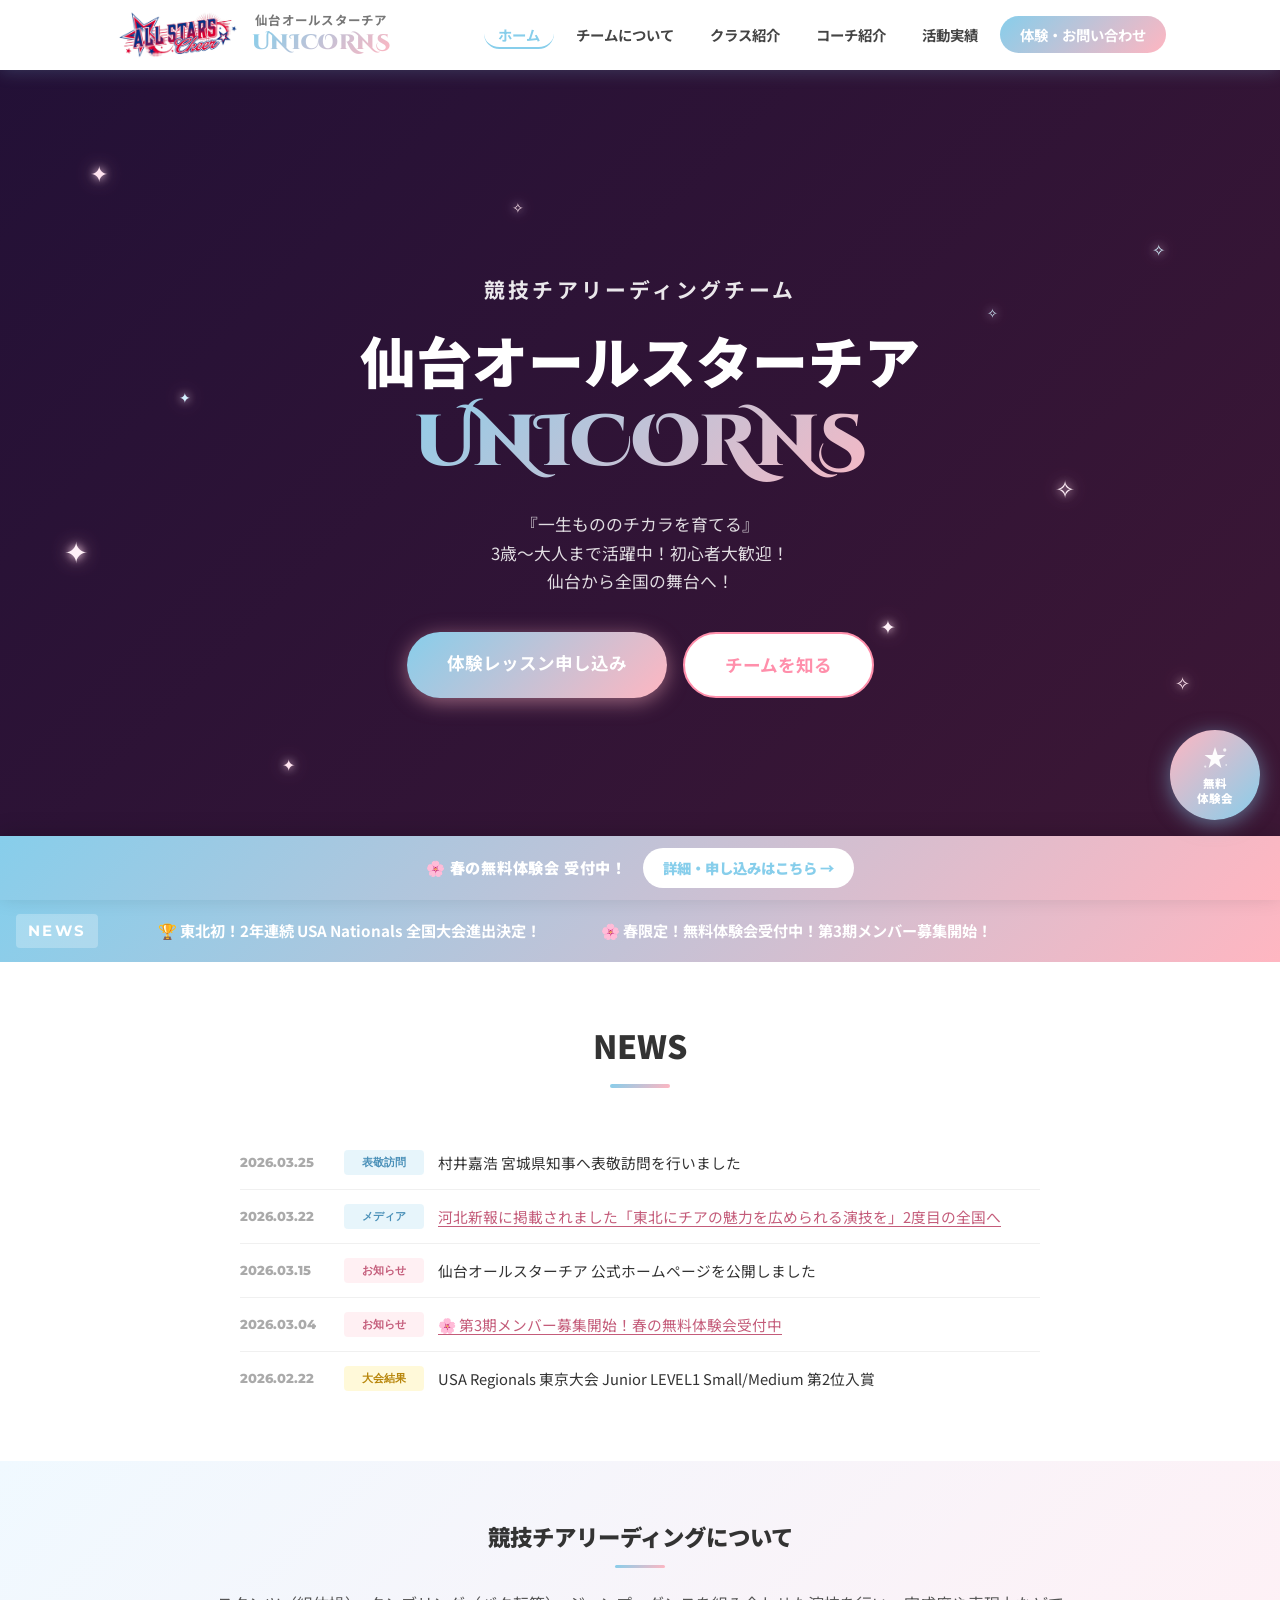
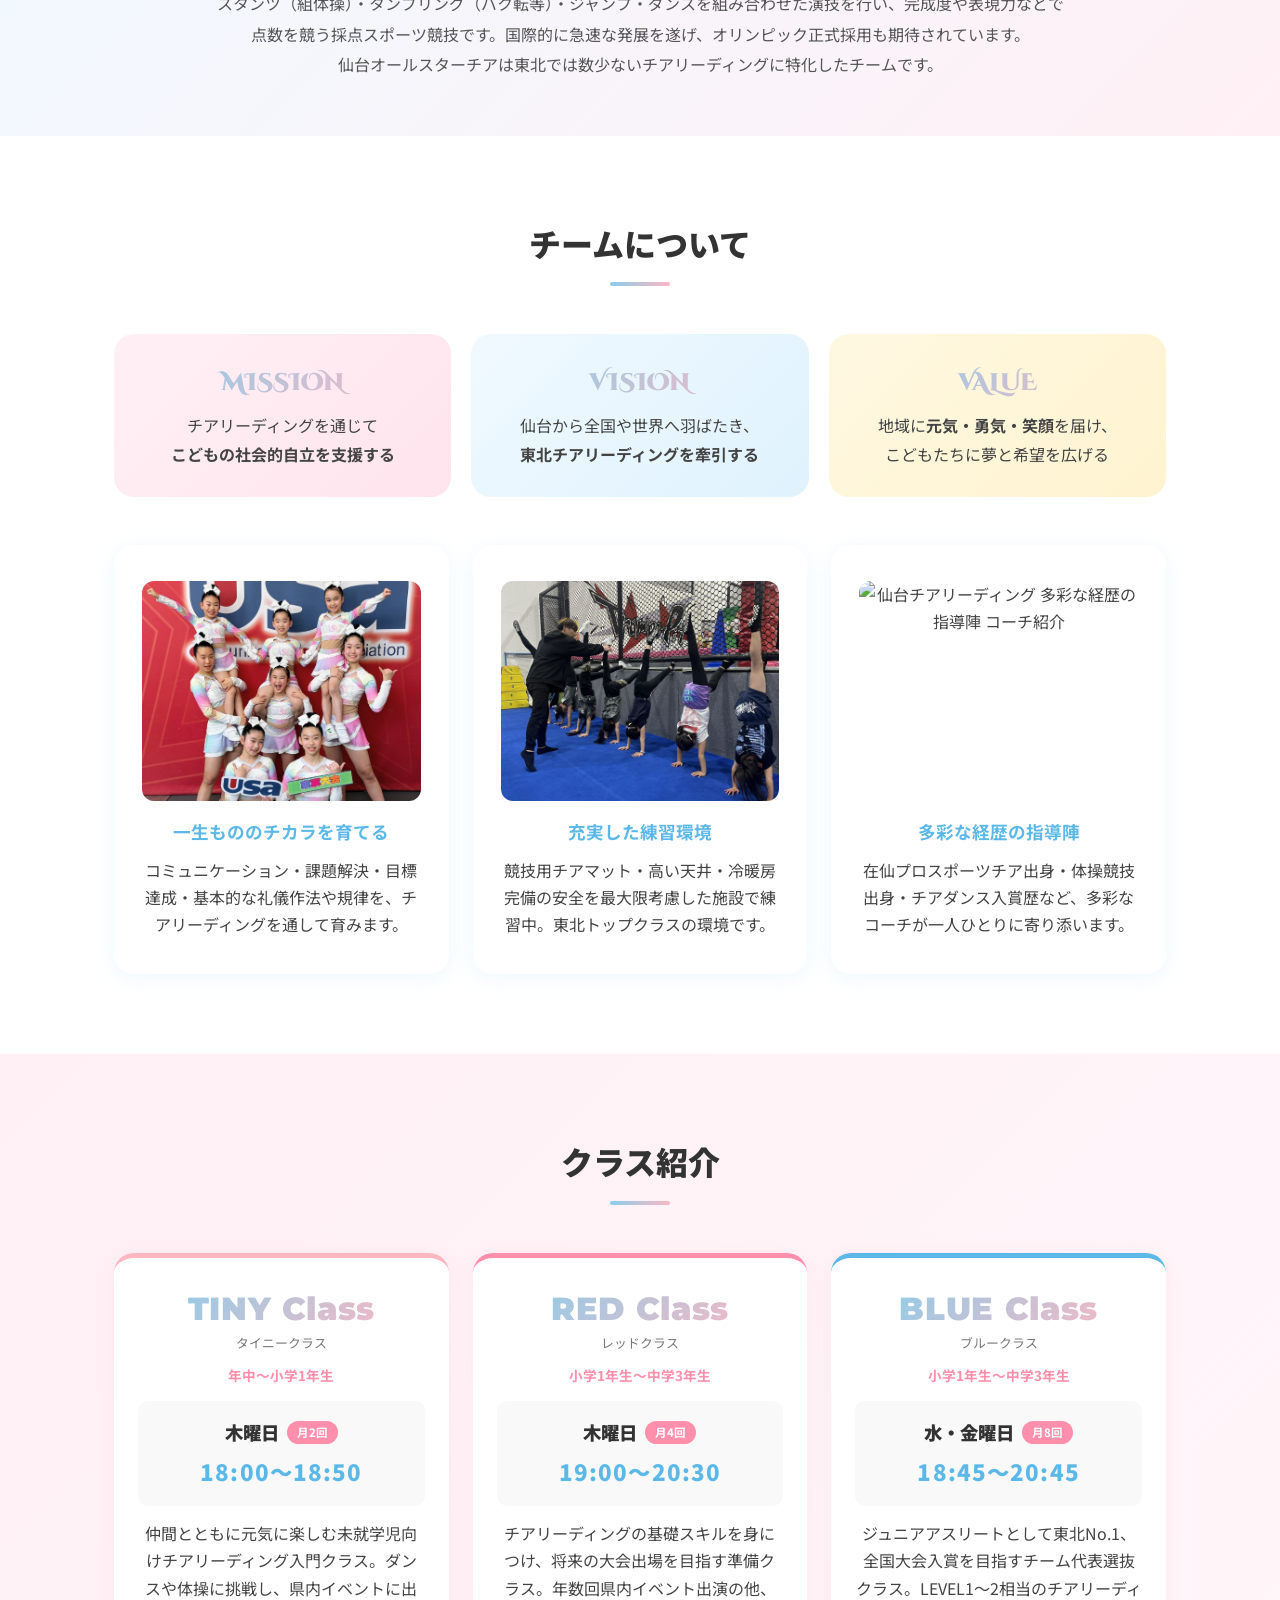
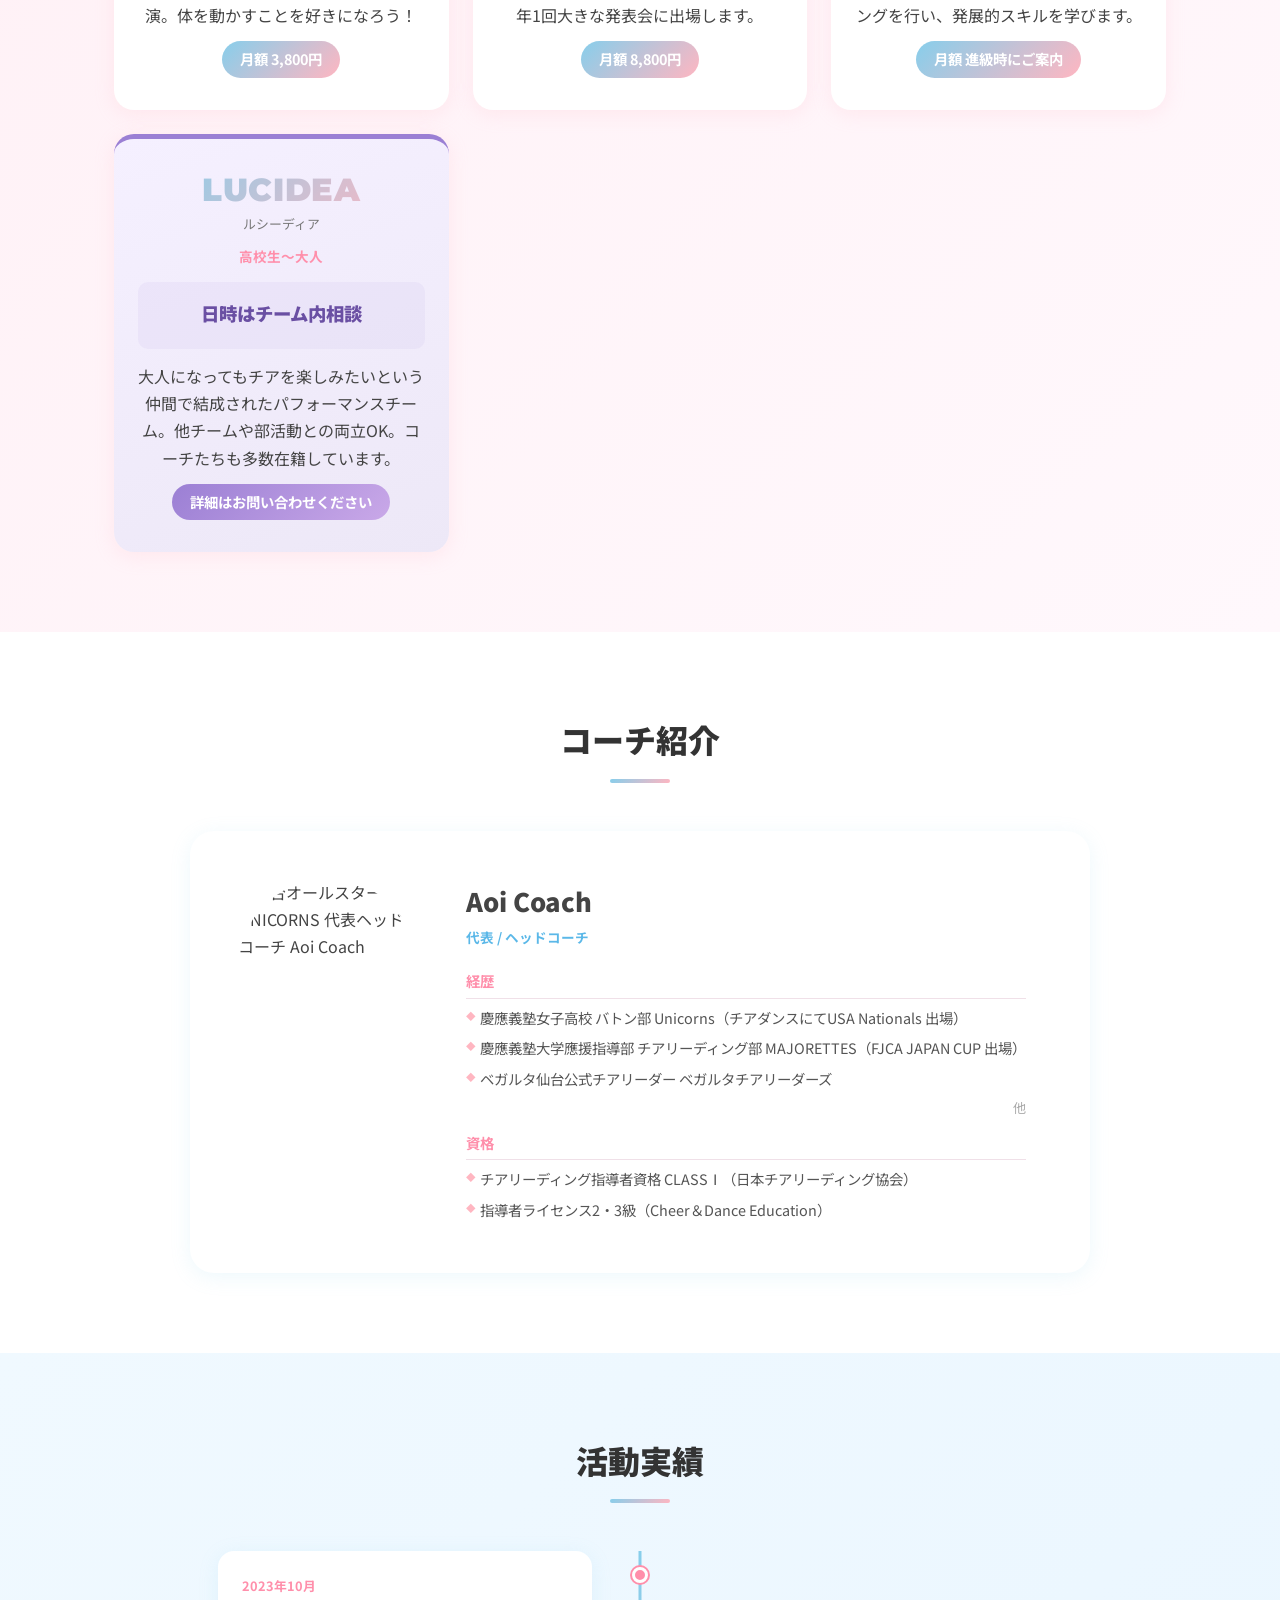
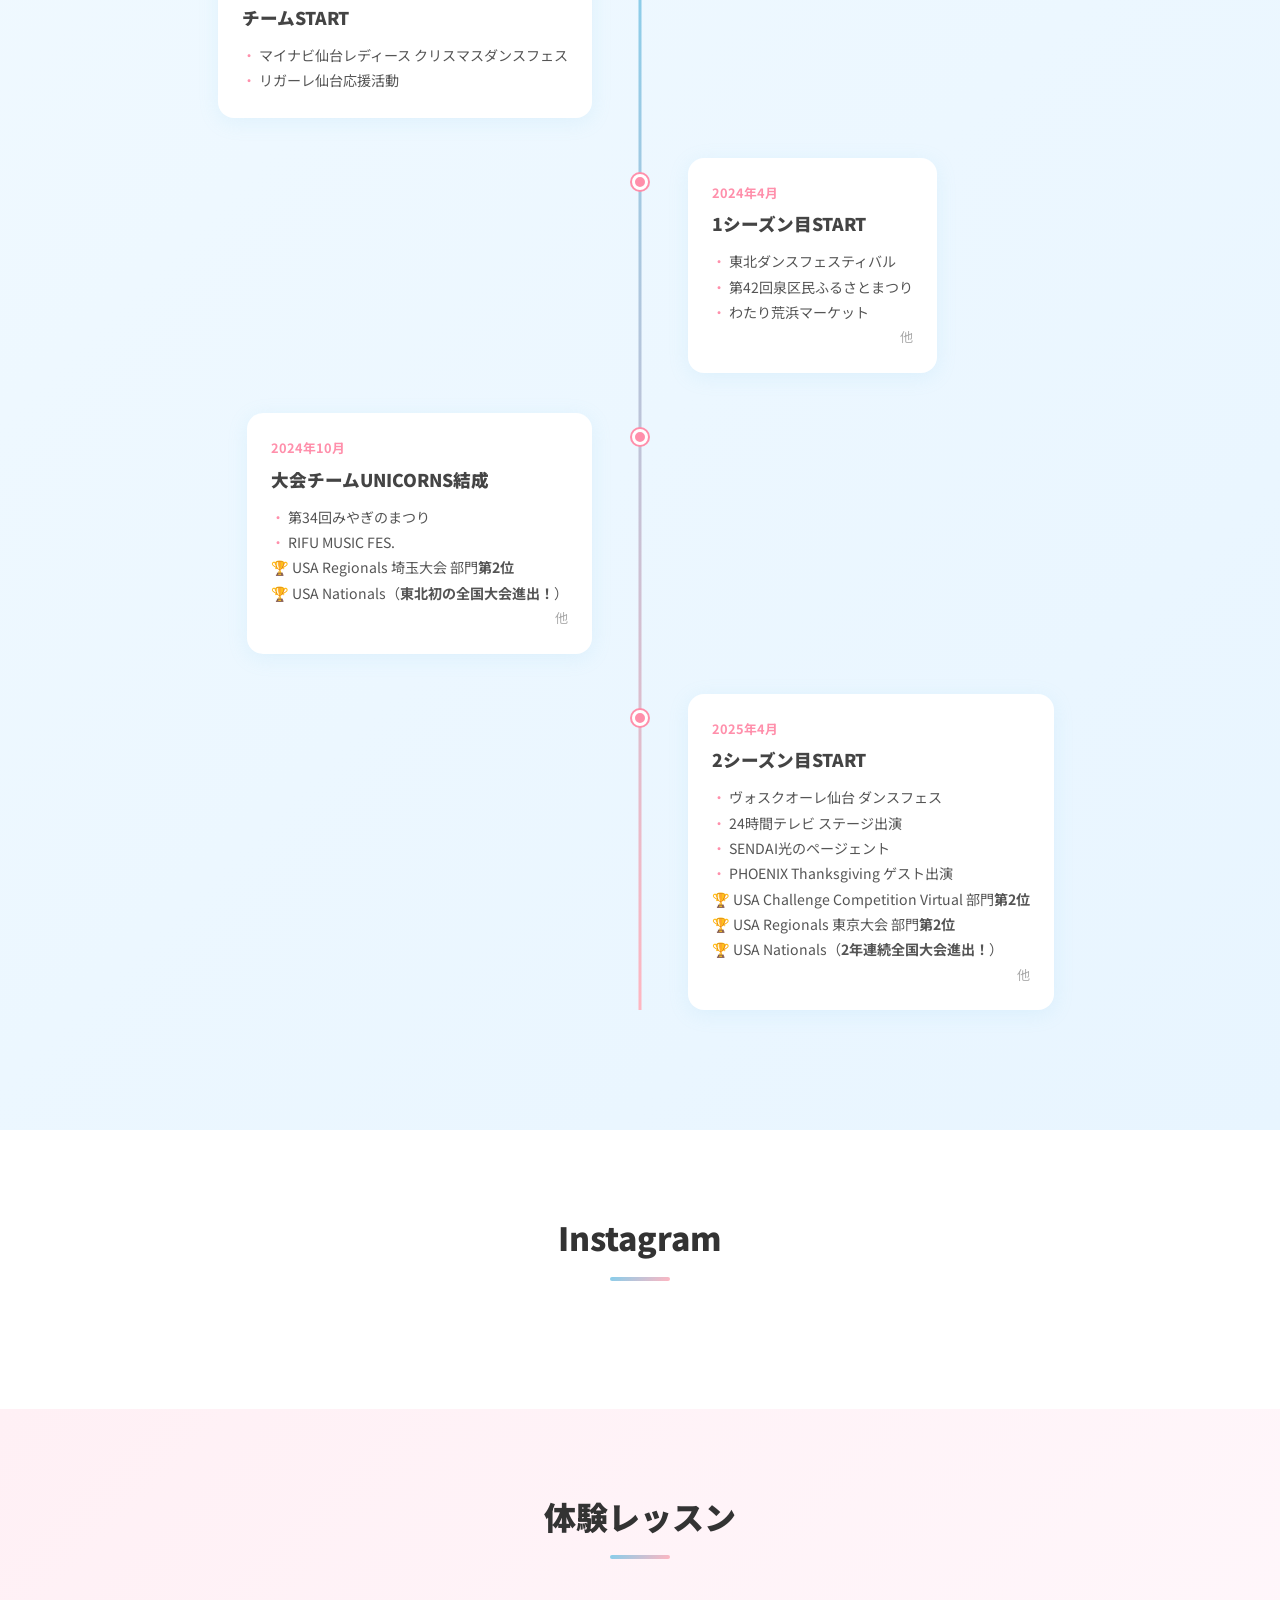
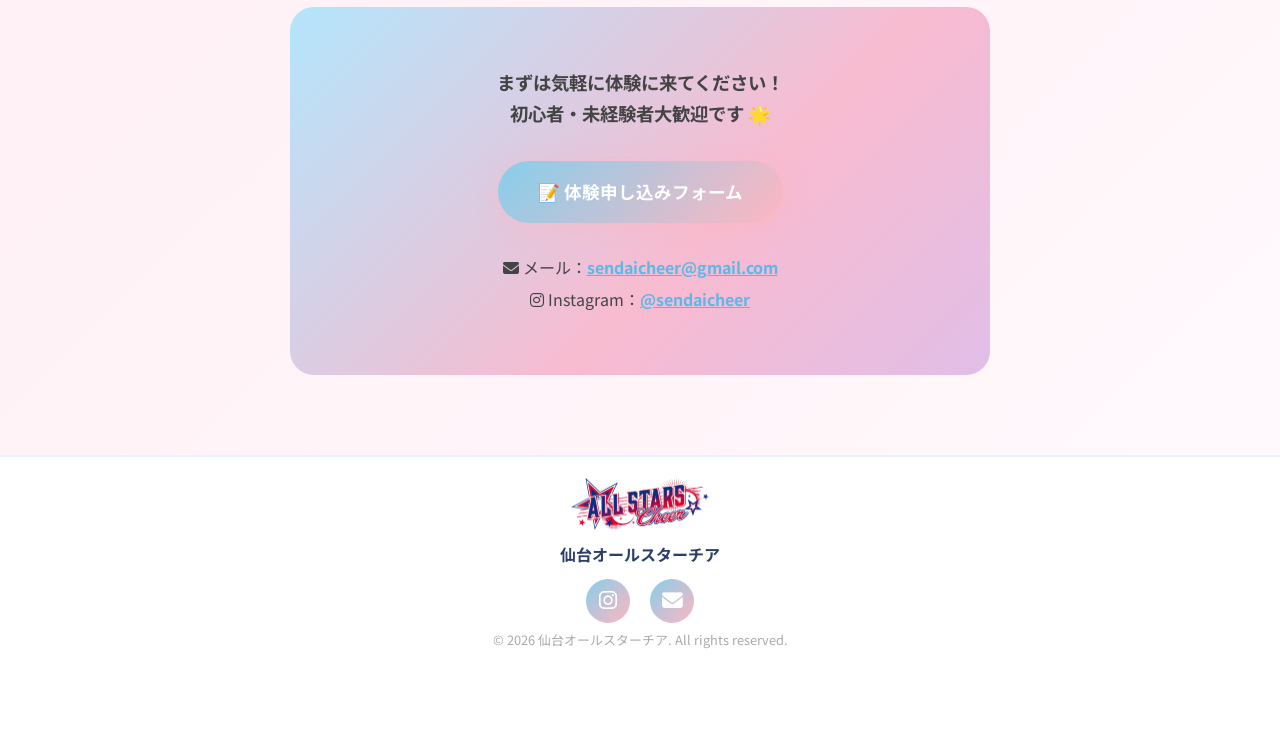
==== index.html @ aff3f2bd "Add files via upload" ====
<!DOCTYPE html>
<html lang="ja">
<head>
  <meta charset="UTF-8" />
  <meta name="viewport" content="width=device-width, initial-scale=1.0" />
  <title>仙台オールスターチア UNICORNS｜宮城県仙台市チアリーディングチーム</title>
  <meta name="description" content="仙台チアリーディングチーム「仙台オールスターチア UNICORNS」。宮城県仙台市を拠点に活動する本格的な競技チアリーディングチームです。3歳〜大人まで初心者大歓迎！USA Nationals全国大会2年連続出場。仙台でチアを始めるならここ！体験レッスン受付中！" />
  <meta name="keywords" content="仙台 チア, 仙台 チアリーディング, 宮城 チア, チアリーディング 仙台, 仙台 習い事, 仙台 子供 習い事, UNICORNS, 仙台オールスターチア" />
  <meta property="og:title" content="仙台オールスターチア UNICORNS" />
  <meta property="og:description" content="仙台発！USA Nationals全国大会2年連続出場の競技チアリーディングチーム。3歳〜大人まで体験レッスン受付中。" />
  <meta property="og:type" content="website" />
  <meta property="og:url" content="https://sendaicheer.netlify.app" />
  <meta property="og:image" content="https://sendaicheer.netlify.app/images/hero1.JPG" />
  <meta property="og:image:width" content="1280" />
  <meta property="og:image:height" content="853" />
  <script type="application/ld+json">
  {
    "@context": "https://schema.org",
    "@type": "SportsOrganization",
    "name": "仙台オールスターチア UNICORNS",
    "url": "https://sendaicheer.netlify.app",
    "logo": "https://sendaicheer.netlify.app/images/teamlogo.png",
    "image": "https://sendaicheer.netlify.app/images/hero1.JPG",
    "description": "宮城県仙台市を拠点とする競技チアリーディングチーム。3歳〜大人まで初心者大歓迎。USA Nationals全国大会2年連続出場。",
    "sport": "チアリーディング",
    "address": {
      "@type": "PostalAddress",
      "addressLocality": "仙台市",
      "addressRegion": "宮城県",
      "addressCountry": "JP"
    },
    "email": "sendaicheer@gmail.com",
    "sameAs": [
      "https://www.instagram.com/sendaicheer/"
    ]
  }
  </script>
  <script async src="https://www.googletagmanager.com/gtag/js?id=G-6REF2D0G59"></script>
  <script>
    window.dataLayer = window.dataLayer || [];
    function gtag(){dataLayer.push(arguments);}
    gtag('js', new Date());
    gtag('config', 'G-6REF2D0G59');
  </script>
  <link rel="icon" type="image/png" href="images/starlogo.png" />
  <link rel="apple-touch-icon" href="images/starlogo.png" />
  <link rel="stylesheet" href="css/style.css" />
  <link rel="stylesheet" href="https://cdnjs.cloudflare.com/ajax/libs/font-awesome/6.5.0/css/all.min.css" />
  <link href="https://fonts.googleapis.com/css2?family=Noto+Sans+JP:wght@400;700;900&family=Pacifico&family=Montserrat:wght@800;900&family=Bebas+Neue&family=Cinzel+Decorative:wght@900&display=swap" rel="stylesheet" />
</head>
<body>

  <!-- ヘッダー -->
  <header class="header">
    <div class="header-inner">
      <div class="logo">
        <img src="images/teamlogo.png" alt="仙台オールスターチア UNICORNS ロゴ" class="logo-icon" />
        <div class="logo-text">
          <span class="logo-sub">仙台オールスターチア</span>
          <span class="logo-main">UNICORNS</span>
        </div>
      </div>
      <nav class="nav">
        <ul>
          <li><a href="index.html" class="active">ホーム</a></li>
          <li><a href="about.html">チームについて</a></li>
          <li><a href="class.html">クラス紹介</a></li>
          <li><a href="coach.html">コーチ紹介</a></li>
          <li><a href="activity.html">活動実績</a></li>
          <li><a href="contact.html" class="nav-btn">体験・お問い合わせ</a></li>
        </ul>
      </nav>
      <button class="hamburger" id="hamburger">&#9776;</button>
    </div>
  </header>

  <!-- ヒーローセクション -->
  <section class="hero">
    <!-- スライドショー背景 -->
    <div class="hero-slides">
      <div class="hero-slide" style="background-image: url('images/hero1.jpg')"></div>
      <div class="hero-slide" style="background-image: url('images/hero2.jpg')"></div>
      <div class="hero-slide" style="background-image: url('images/hero3.jpg'); background-position: center 15%;"></div>
      <div class="hero-slide" style="background-image: url('images/hero4.jpg')"></div>
    </div>
    <div class="hero-overlay"></div>
    <div class="hero-content">
      <p class="hero-catch">競技チアリーディングチーム</p>
      <h1 class="hero-title">仙台オールスターチア<br><span>UNICORNS</span></h1>
      <p class="hero-desc">『一生もののチカラを育てる』<br>3歳〜大人まで活躍中！初心者大歓迎！<br>仙台から全国の舞台へ！</p>
      <div class="hero-btns">
        <a href="#contact" class="hero-btn">体験レッスン申し込み</a>
        <a href="#about" class="hero-btn-sub">チームを知る</a>
      </div>
    </div>
    <div class="hero-deco">
      <span class="sparkle sp1">✦</span>
      <span class="sparkle sp2">✧</span>
      <span class="sparkle sp3">✦</span>
      <span class="sparkle sp4">✧</span>
      <span class="sparkle sp5">✦</span>
      <span class="sparkle sp6">✧</span>
      <span class="sparkle sp7">✦</span>
      <span class="sparkle sp8">✧</span>
      <span class="sparkle sp9">✦</span>
      <span class="sparkle sp10">✧</span>
    </div>
  </section>

  <!-- 実績バナー -->
  <div class="achievement-banner">
    <div class="banner-inner">
      <span class="banner-news-label">NEWS</span>
      <span>🏆 東北初！2年連続 USA Nationals 全国大会進出決定！</span>
      <span>🌸 春限定！無料体験会受付中！第3期メンバー募集開始！</span>
    </div>
  </div>

  <!-- NEWS -->
  <section class="section news-section" id="news">
    <div class="container">
      <h2 class="section-title">NEWS</h2>
      <ul class="news-list">
        <li class="news-item">
          <span class="news-date">2026.03.25</span>
          <span class="news-tag tag-media">表敬訪問</span>
          <span class="news-text">村井嘉浩 宮城県知事へ表敬訪問を行いました</span>
        </li>
        <li class="news-item">
          <span class="news-date">2026.03.22</span>
          <span class="news-tag tag-media">メディア</span>
          <a href="https://kahoku.news/articles/20260321khn000034.html" target="_blank" class="news-text news-link">河北新報に掲載されました「東北にチアの魅力を広められる演技を」2度目の全国へ</a>
        </li>
        <li class="news-item">
          <span class="news-date">2026.03.15</span>
          <span class="news-tag tag-info">お知らせ</span>
          <span class="news-text">仙台オールスターチア 公式ホームページを公開しました</span>
        </li>
        <li class="news-item">
          <span class="news-date">2026.03.04</span>
          <span class="news-tag tag-info">お知らせ</span>
          <a href="trial.html" class="news-text news-link">🌸 第3期メンバー募集開始！春の無料体験会受付中</a>
        </li>
        <li class="news-item">
          <span class="news-date">2026.02.22</span>
          <span class="news-tag tag-result">大会結果</span>
          <span class="news-text">USA Regionals 東京大会 Junior LEVEL1 Small/Medium 第2位入賞</span>
        </li>
      </ul>
    </div>
  </section>

  <!-- 競技チアリーディングとは -->
  <section class="section section-cheer" id="cheer">
    <div class="container">
      <div class="cheer-intro">
        <h2 class="cheer-title">競技チアリーディングについて</h2>
        <p>スタンツ（組体操）・タンブリング（バク転等）・ジャンプ・ダンスを組み合わせた演技を行い、完成度や表現力などで点数を競う採点スポーツ競技です。国際的に急速な発展を遂げ、オリンピック正式採用も期待されています。<br>仙台オールスターチアは東北では数少ないチアリーディングに特化したチームです。</p>
      </div>
    </div>
  </section>

  <!-- チームについて -->
  <section class="section" id="about">
    <div class="container">
      <h2 class="section-title">チームについて</h2>

      <!-- MVV -->
      <div class="mvv-grid">
        <div class="mvv-card mission">
          <div class="mvv-label">MISSION</div>
          <p>チアリーディングを通じて<br><strong>こどもの社会的自立を支援する</strong></p>
        </div>
        <div class="mvv-card vision">
          <div class="mvv-label">VISION</div>
          <p>仙台から全国や世界へ羽ばたき、<br><strong>東北チアリーディングを牽引する</strong></p>
        </div>
        <div class="mvv-card value">
          <div class="mvv-label">VALUE</div>
          <p>地域に<strong>元気・勇気・笑顔</strong>を届け、<br>こどもたちに夢と希望を広げる</p>
        </div>
      </div>

      <!-- 3つの特徴 -->
      <div class="about-grid">
        <div class="about-card">
          <img src="images/competition_tokyo.jpg" alt="仙台チアリーディング 一生もののチカラを育てる 大会演技" class="about-img about-img-1" />
          <h3>一生もののチカラを育てる</h3>
          <p>コミュニケーション・課題解決・目標達成・基本的な礼儀作法や規律を、チアリーディングを通して育みます。</p>
        </div>
        <div class="about-card">
          <img src="images/trampopit.jpeg" alt="仙台チアリーディング 充実した練習環境 Trampo-Pit" class="about-img about-img-2" />
          <h3>充実した練習環境</h3>
          <p>競技用チアマット・高い天井・冷暖房完備の安全を最大限考慮した施設で練習中。東北トップクラスの環境です。</p>
        </div>
        <div class="about-card">
          <img src="images/coaches.jpg" alt="仙台チアリーディング 多彩な経歴の指導陣 コーチ紹介" class="about-img about-img-3" />
          <h3>多彩な経歴の指導陣</h3>
          <p>在仙プロスポーツチア出身・体操競技出身・チアダンス入賞歴など、多彩なコーチが一人ひとりに寄り添います。</p>
        </div>
      </div>
    </div>
  </section>

  <!-- クラス紹介 -->
  <section class="section section-pink" id="class">
    <div class="container">
      <h2 class="section-title">クラス紹介</h2>
      <div class="class-grid">

        <div class="class-card tiny">
          <div class="class-name-en">TINY Class</div>
          <div class="class-name-ja">タイニークラス</div>
          <p class="class-age">年中〜小学1年生</p>
          <div class="class-info">
            <div class="class-schedule-day">木曜日<span class="class-schedule-freq">月2回</span></div>
            <div class="class-schedule-time">18:00〜18:50</div>
          </div>
          <p>仲間とともに元気に楽しむ未就学児向けチアリーディング入門クラス。ダンスや体操に挑戦し、県内イベントに出演。体を動かすことを好きになろう！</p>
          <div class="class-fee">月額 3,800円</div>
        </div>

        <div class="class-card red">
          <div class="class-name-en">RED Class</div>
          <div class="class-name-ja">レッドクラス</div>
          <p class="class-age">小学1年生〜中学3年生</p>
          <div class="class-info">
            <div class="class-schedule-day">木曜日<span class="class-schedule-freq">月4回</span></div>
            <div class="class-schedule-time">19:00〜20:30</div>
          </div>
          <p>チアリーディングの基礎スキルを身につけ、将来の大会出場を目指す準備クラス。年数回県内イベント出演の他、年1回大きな発表会に出場します。</p>
          <div class="class-fee">月額 8,800円</div>
        </div>

        <div class="class-card blue">
          <div class="class-name-en">BLUE Class</div>
          <div class="class-name-ja">ブルークラス</div>
          <p class="class-age">小学1年生〜中学3年生</p>
          <div class="class-info">
            <div class="class-schedule-day">水・金曜日<span class="class-schedule-freq">月8回</span></div>
            <div class="class-schedule-time">18:45〜20:45</div>
          </div>
          <p>ジュニアアスリートとして東北No.1、全国大会入賞を目指すチーム代表選抜クラス。LEVEL1～2相当のチアリーディングを行い、発展的スキルを学びます。</p>
          <div class="class-fee">月額 進級時にご案内</div>
        </div>

        <div class="class-card lucidea">
          <div class="class-name-en">LUCIDEA</div>
          <div class="class-name-ja">ルシーディア</div>
          <p class="class-age">高校生〜大人</p>
          <div class="class-info">
            <div class="class-schedule-day">日時はチーム内相談</div>
          </div>
          <p>大人になってもチアを楽しみたいという仲間で結成されたパフォーマンスチーム。他チームや部活動との両立OK。コーチたちも多数在籍しています。</p>
          <div class="class-fee lucidea-fee">詳細はお問い合わせください</div>
        </div>

      </div>
    </div>
  </section>

  <!-- 代表紹介 -->
  <section class="section" id="coach">
    <div class="container">
      <h2 class="section-title">コーチ紹介</h2>
      <div class="coach-wrap">
        <div class="coach-card">
          <img src="images/coach_aoi.png" alt="仙台オールスターチア UNICORNS 代表ヘッドコーチ Aoi Coach" class="coach-img" />
          <div class="coach-info">
            <h3>Aoi Coach</h3>
            <p class="coach-title">代表 / ヘッドコーチ</p>
            <div class="coach-career">
              <h4>経歴</h4>
              <ul>
                <li>慶應義塾女子高校 バトン部 Unicorns（チアダンスにてUSA Nationals 出場）</li>
                <li>慶應義塾大学應援指導部 チアリーディング部 MAJORETTES（FJCA JAPAN CUP 出場）</li>
                <li>ベガルタ仙台公式チアリーダー ベガルタチアリーダーズ</li>
                <li class="other" style="text-align:right; color:#aaa; font-size:0.82rem; padding-left:0;">他</li>
              </ul>
              <h4>資格</h4>
              <ul>
                <li>チアリーディング指導者資格 CLASSⅠ（日本チアリーディング協会）</li>
                <li>指導者ライセンス2・3級（Cheer＆Dance Education）</li>
              </ul>
            </div>
          </div>
        </div>
      </div>
    </div>
  </section>

  <!-- 活動実績 -->
  <section class="section section-blue" id="achievements">
    <div class="container">
      <h2 class="section-title">活動実績</h2>
      <div class="timeline">

        <div class="timeline-block left">
          <div class="timeline-dot"></div>
          <div class="timeline-content">
            <div class="timeline-date">2023年10月</div>
            <h3>チームSTART</h3>
            <ul>
              <li>マイナビ仙台レディース クリスマスダンスフェス</li>
              <li>リガーレ仙台応援活動</li>
            </ul>
          </div>
        </div>

        <div class="timeline-block right">
          <div class="timeline-dot"></div>
          <div class="timeline-content">
            <div class="timeline-date">2024年4月</div>
            <h3>1シーズン目START</h3>
            <ul>
              <li>東北ダンスフェスティバル</li>
              <li>第42回泉区民ふるさとまつり</li>
              <li>わたり荒浜マーケット</li>
              <li class="other" style="color:#aaa; font-size:0.82rem;">他</li>
            </ul>
          </div>
        </div>

        <div class="timeline-block left">
          <div class="timeline-dot"></div>
          <div class="timeline-content">
            <div class="timeline-date">2024年10月</div>
            <h3>大会チームUNICORNS結成</h3>
            <ul>
              <li>第34回みやぎのまつり</li>
              <li>RIFU MUSIC FES.</li>
              <li class="trophy">🏆 USA Regionals 埼玉大会 部門<strong>第2位</strong></li>
              <li class="trophy">🏆 USA Nationals（<strong>東北初の全国大会進出！</strong>）</li>
              <li class="other" style="color:#aaa; font-size:0.82rem;">他</li>
            </ul>
          </div>
        </div>

        <div class="timeline-block right">
          <div class="timeline-dot"></div>
          <div class="timeline-content">
            <div class="timeline-date">2025年4月</div>
            <h3>2シーズン目START</h3>
            <ul>
              <li>ヴォスクオーレ仙台 ダンスフェス</li>
              <li>24時間テレビ ステージ出演</li>
              <li>SENDAI光のページェント</li>
              <li>PHOENIX Thanksgiving ゲスト出演</li>
              <li class="trophy">🏆 USA Challenge Competition Virtual 部門<strong>第2位</strong></li>
              <li class="trophy">🏆 USA Regionals 東京大会 部門<strong>第2位</strong></li>
              <li class="trophy">🏆 USA Nationals（<strong>2年連続全国大会進出！</strong>）</li>
              <li class="other" style="color:#aaa; font-size:0.82rem;">他</li>
            </ul>
          </div>
        </div>

      </div>
    </div>
  </section>

  <!-- Instagramフィード -->
  <section class="section" id="instagram">
    <div class="container">
      <h2 class="section-title">Instagram</h2>
      <behold-widget feed-id="T2LvMIa7ou5Ua3uCS4NN"></behold-widget>
      <script>
        (() => {
          const d=document,s=d.createElement("script");s.type="module";
          s.src="https://w.behold.so/widget.js";d.head.append(s);
        })();
      </script>
    </div>
  </section>

  <!-- お問い合わせ・体験申し込み -->
  <section class="section section-pink" id="contact">
    <div class="container">
      <h2 class="section-title">体験レッスン</h2>
      <div class="trial-box">
        <p class="trial-desc">まずは気軽に体験に来てください！<br>初心者・未経験者大歓迎です 🌟</p>
        <a href="https://forms.gle/98jGiqx1gaxv1aKSA" target="_blank" class="trial-btn">📝 体験申し込みフォーム</a>
        <div class="contact-info">
          <p><i class="fa-solid fa-envelope"></i> メール：<a href="mailto:sendaicheer@gmail.com">sendaicheer@gmail.com</a></p>
          <p><i class="fa-brands fa-instagram"></i> Instagram：<a href="https://www.instagram.com/sendaicheer/" target="_blank">@sendaicheer</a></p>
        </div>
      </div>
    </div>
  </section>

  <!-- フッター -->
  <footer class="footer">
    <div class="footer-inner">
      <img src="images/teamlogo.png" alt="仙台オールスターチア UNICORNS" class="footer-logo-img" />
      <div class="footer-logo">仙台オールスターチア</div>
      <div class="footer-links">
        <a href="https://www.instagram.com/sendaicheer/" target="_blank"><i class="fa-brands fa-instagram"></i></a>
        <a href="mailto:sendaicheer@gmail.com"><i class="fa-solid fa-envelope"></i></a>
      </div>
      <p class="footer-copy">&copy; 2026 仙台オールスターチア. All rights reserved.</p>
    </div>
  </footer>

  <!-- 固定ボトムバー -->
  <div class="trial-fixed-bar">
    <span class="trial-fixed-bar-text">🌸 春の無料体験会 受付中！</span>
    <a href="trial.html" class="trial-fixed-bar-btn">詳細・申し込みはこちら →</a>
  </div>

  <!-- フローティングボタン -->
  <a href="trial.html" class="trial-float-btn">
    <svg class="trial-float-icon" viewBox="0 0 40 40" fill="none" xmlns="http://www.w3.org/2000/svg">
      <!-- 大きい星 -->
      <polygon points="20,4 23.5,14.5 34,14.5 25.5,21 28.5,32 20,25.5 11.5,32 14.5,21 6,14.5 16.5,14.5" fill="white" opacity="0.95"/>
      <!-- 小さいキラキラ -->
      <circle cx="33" cy="8" r="2.2" fill="white" opacity="0.8"/>
      <circle cx="7" cy="30" r="1.5" fill="white" opacity="0.7"/>
      <circle cx="35" cy="28" r="1.2" fill="white" opacity="0.6"/>
    </svg>
    <span class="trial-float-text">無料<br>体験会</span>
  </a>

  <script src="js/main.js"></script>
</body>
</html>
---- css/style.css ----
/* ============================
   リセット & ベーススタイル
   ============================ */
*, *::before, *::after {
  box-sizing: border-box;
  margin: 0;
  padding: 0;
}

:root {
  /* ===== カラー設定（ここを編集すると全体の色が変わります）===== */
  --color-pink: #FFB6C1;
  --color-pink-dark: #FF8FAB;
  --color-blue: #87CEEB;
  --color-blue-dark: #5BB8E8;
  --color-white: #ffffff;
  --color-text: #444444;
  --color-text-light: #777777;

  /* グラデーション */
  --grad-main: linear-gradient(135deg, #87CEEB 0%, #FFB6C1 100%);
  --grad-hero: linear-gradient(135deg, #b3e5fc 0%, #f8bbd0 60%, #e1bee7 100%);

  /* フォント */
  --font-base: 'Noto Sans JP', sans-serif;
  --font-deco: 'Pacifico', cursive;
}

body {
  font-family: var(--font-base);
  color: var(--color-text);
  line-height: 1.7;
  background: #fff;
}

a {
  color: inherit;
  text-decoration: none;
}

ul { list-style: none; }

img {
  max-width: 100%;
  height: auto;
  display: block;
}

/* ============================
   共通レイアウト
   ============================ */
.container {
  max-width: 1100px;
  margin: 0 auto;
  padding: 0 24px;
}

.section {
  padding: 80px 0;
}

.section-pink {
  background: linear-gradient(135deg, #fff0f5 0%, #fff8fc 100%);
}

.section-blue {
  background: linear-gradient(135deg, #f0f9ff 0%, #e8f5ff 100%);
}

.section-title {
  text-align: center;
  font-size: 2rem;
  font-weight: 900;
  margin-bottom: 48px;
  position: relative;
  color: #333;
}

.section-title::after {
  content: '';
  display: block;
  width: 60px;
  height: 4px;
  background: var(--grad-main);
  border-radius: 2px;
  margin: 12px auto 0;
}

/* ============================
   ヘッダー
   ============================ */
.header {
  position: sticky;
  top: 0;
  z-index: 100;
  background: rgba(255, 255, 255, 0.95);
  backdrop-filter: blur(8px);
  box-shadow: 0 2px 16px rgba(135, 206, 235, 0.2);
}

.header-inner {
  max-width: 1100px;
  margin: 0 auto;
  padding: 0 24px;
  height: 70px;
  display: flex;
  align-items: center;
  justify-content: space-between;
}

.logo {
  display: flex;
  align-items: center;
  gap: 10px;
}

.logo-icon {
  height: 60px;
  width: auto;
  object-fit: contain;
}

.logo-text {
  display: flex;
  flex-direction: column;
  gap: 4px;
  line-height: 1;
  align-items: center;
  justify-content: center;
}

.logo-main {
  font-family: 'Cinzel Decorative', serif;
  font-size: 1.3rem;
  font-weight: 900;
  background: var(--grad-main);
  -webkit-background-clip: text;
  -webkit-text-fill-color: transparent;
  background-clip: text;
  line-height: 1.2;
  letter-spacing: 0.04em;
}

.logo-sub {
  font-size: 0.78rem;
  font-weight: 700;
  color: var(--color-text-light);
  letter-spacing: 0.1em;
}

.nav ul {
  display: flex;
  gap: 8px;
  align-items: center;
}

.nav a {
  padding: 6px 14px;
  border-radius: 20px;
  font-size: 0.9rem;
  font-weight: 700;
  transition: background 0.2s, color 0.2s;
  color: var(--color-text);
}

.nav a:hover {
  background: var(--color-blue);
  color: white;
}

.nav a.active {
  color: #87CEEB;
  border-bottom: 2px solid #87CEEB;
  padding-bottom: 2px;
}

.nav-btn {
  background: var(--grad-main) !important;
  color: white !important;
  padding: 8px 20px !important;
}

.nav-btn:hover {
  opacity: 0.85;
}

.hamburger {
  display: none;
  background: none;
  border: none;
  font-size: 1.6rem;
  cursor: pointer;
  color: var(--color-text);
}

/* ============================
   ヒーローセクション
   ============================ */
.hero {
  background-color: #2a1a2e;
  min-height: calc(100vh - 70px);
  display: flex;
  align-items: center;
  justify-content: center;
  text-align: center;
  position: relative;
  overflow: hidden;
  padding: 60px 24px;
}

/* スライドショー背景 */
.hero-slides {
  position: absolute;
  inset: 0;
  z-index: 0;
}

.hero-slide {
  position: absolute;
  inset: 0;
  background-size: cover;
  background-position: center;
  opacity: 0;
  transition: opacity 1.2s ease-in-out;
}

.hero-slide.active {
  opacity: 1;
}

.hero-overlay {
  position: absolute;
  inset: 0;
  background: linear-gradient(135deg, rgba(30, 10, 60, 0.6) 0%, rgba(80, 20, 60, 0.5) 100%);
  z-index: 1;
}

.hero-content {
  position: relative;
  z-index: 1;
}

.hero-logo {
  height: 300px;
  width: auto;
  margin: 0 auto 20px;
  display: block;
  filter: drop-shadow(0 4px 12px rgba(0,0,0,0.3));
}

.hero-catch {
  font-size: 1.3rem;
  font-weight: 700;
  color: rgba(255, 255, 255, 0.9);
  letter-spacing: 0.15em;
  margin-bottom: 16px;
}

.hero-title {
  font-size: clamp(2rem, 6vw, 3.5rem);
  font-weight: 900;
  line-height: 1.3;
  color: white;
  margin-bottom: 20px;
}

.hero-title span {
  font-family: 'Cinzel Decorative', serif;
  font-size: clamp(2.5rem, 8vw, 4.5rem);
  background: var(--grad-main);
  -webkit-background-clip: text;
  -webkit-text-fill-color: transparent;
  background-clip: text;
  display: block;
}

.hero-desc {
  font-size: 1.05rem;
  color: rgba(255, 255, 255, 0.85);
  margin-bottom: 36px;
}

.hero-btn {
  display: inline-block;
  background: var(--grad-main);
  color: white;
  font-size: 1.1rem;
  font-weight: 700;
  padding: 16px 40px;
  border-radius: 50px;
  box-shadow: 0 4px 20px rgba(255, 182, 193, 0.5);
  transition: transform 0.2s, box-shadow 0.2s;
}

.hero-btn:hover {
  transform: translateY(-3px);
  box-shadow: 0 8px 28px rgba(255, 182, 193, 0.6);
}

/* キラキラパーティクル */
.hero-deco {
  position: absolute;
  inset: 0;
  pointer-events: none;
  z-index: 2;
}

.sparkle {
  position: absolute;
  color: white;
  animation: sparkle-twinkle ease-in-out infinite;
  text-shadow: 0 0 8px rgba(255, 220, 240, 1), 0 0 20px rgba(255, 182, 193, 0.8);
}

.sp1  { top: 10%; left: 7%;   font-size: 1.4rem; animation-duration: 2.4s; animation-delay: 0s;   color: #ffe4f0; }
.sp2  { top: 20%; right: 9%;  font-size: 1rem;   animation-duration: 3s;   animation-delay: 0.6s; color: #d4f0ff; }
.sp3  { top: 55%; left: 5%;   font-size: 1.8rem; animation-duration: 2.8s; animation-delay: 1.2s; color: #fff0f8; }
.sp4  { top: 72%; right: 7%;  font-size: 1.1rem; animation-duration: 2.2s; animation-delay: 0.3s; color: #ffe4f0; }
.sp5  { top: 38%; left: 14%;  font-size: 0.9rem; animation-duration: 3.2s; animation-delay: 1.8s; color: #d4f0ff; }
.sp6  { top: 48%; right: 16%; font-size: 1.5rem; animation-duration: 2.6s; animation-delay: 0.9s; color: #fff0f8; }
.sp7  { top: 82%; left: 22%;  font-size: 1rem;   animation-duration: 3.4s; animation-delay: 0.5s; color: #ffe4f0; }
.sp8  { top: 28%; right: 22%; font-size: 0.8rem; animation-duration: 2s;   animation-delay: 1.5s; color: #d4f0ff; }
.sp9  { top: 65%; right: 30%; font-size: 1.2rem; animation-duration: 2.9s; animation-delay: 0.2s; color: #fff0f8; }
.sp10 { top: 15%; left: 40%;  font-size: 0.9rem; animation-duration: 3.6s; animation-delay: 1s;   color: #ffe4f0; }

@keyframes sparkle-twinkle {
  0%   { opacity: 0;   transform: scale(0.5) rotate(0deg); }
  30%  { opacity: 1;   transform: scale(1.2) rotate(15deg); }
  60%  { opacity: 0.7; transform: scale(0.9) rotate(-10deg); }
  100% { opacity: 0;   transform: scale(0.5) rotate(0deg); }
}

/* ============================
   競技チアリーディングとは
   ============================ */
.section-cheer {
  background: linear-gradient(135deg, #f0f9ff 0%, #fff0f5 100%);
  padding: 56px 0;
}

.cheer-intro {
  max-width: 860px;
  margin: 0 auto;
  text-align: center;
}

.cheer-title {
  font-size: 1.4rem;
  font-weight: 900;
  color: #333;
  margin-bottom: 20px;
  position: relative;
  display: inline-block;
}

.cheer-title::after {
  content: '';
  display: block;
  width: 50px;
  height: 3px;
  background: var(--grad-main);
  border-radius: 2px;
  margin: 10px auto 0;
}

.cheer-intro p {
  color: #555;
  font-size: 1rem;
  line-height: 1.9;
}

/* ============================
   UNICORNSについて
   ============================ */
.about-grid {
  display: grid;
  grid-template-columns: repeat(3, 1fr);
  gap: 24px;
}

.about-card {
  background: white;
  border-radius: 20px;
  padding: 36px 28px;
  text-align: center;
  box-shadow: 0 4px 20px rgba(135, 206, 235, 0.15);
  transition: transform 0.2s;
}

.about-card:hover {
  transform: translateY(-4px);
}

.about-icon {
  font-size: 2.5rem;
  margin-bottom: 16px;
}

.about-img {
  width: 100%;
  height: 220px;
  object-fit: cover;
  border-radius: 12px;
  margin-bottom: 16px;
}

.about-img-1 { object-position: center 30%; }
.about-img-2 { object-position: center 50%; }
.about-img-3 { object-position: 80% 55%; }

.about-card h3 {
  font-size: 1.1rem;
  font-weight: 700;
  margin-bottom: 10px;
  color: var(--color-blue-dark);
}

/* ============================
   クラス紹介
   ============================ */
.class-grid {
  display: grid;
  grid-template-columns: repeat(3, 1fr);
  gap: 24px;
}

.class-card {
  background: white;
  border-radius: 20px;
  padding: 32px 24px;
  text-align: center;
  box-shadow: 0 4px 20px rgba(255, 182, 193, 0.2);
  transition: transform 0.2s;
}

.class-card:hover {
  transform: translateY(-4px);
}

.class-name-en {
  font-family: 'Montserrat', sans-serif;
  font-size: 2rem;
  font-weight: 900;
  background: var(--grad-main);
  -webkit-background-clip: text;
  -webkit-text-fill-color: transparent;
  background-clip: text;
  margin-bottom: 4px;
  line-height: 1.2;
  letter-spacing: 0.02em;
}

.class-name-ja {
  font-size: 0.8rem;
  color: var(--color-text-light);
  margin-bottom: 10px;
}

.class-card h3 {
  font-size: 1.2rem;
  font-weight: 900;
  margin-bottom: 6px;
}

.class-age {
  font-size: 0.85rem;
  color: var(--color-pink-dark);
  font-weight: 700;
  margin-bottom: 10px;
}

/* ============================
   コーチ紹介
   ============================ */
.coach-grid {
  display: flex;
  gap: 32px;
  justify-content: center;
  flex-wrap: wrap;
}

.coach-card {
  background: white;
  border-radius: 20px;
  padding: 36px 32px;
  text-align: center;
  box-shadow: 0 4px 20px rgba(135, 206, 235, 0.15);
  width: 280px;
  transition: transform 0.2s;
}

.coach-card:hover {
  transform: translateY(-4px);
}

.coach-photo {
  font-size: 5rem;
  margin-bottom: 16px;
  /* コーチの写真を入れる場合は以下のようにします:
  width: 120px; height: 120px; border-radius: 50%;
  background: url('../images/coach1.jpg') center/cover;
  margin: 0 auto 16px; */
}

.coach-card h3 {
  font-size: 1.2rem;
  font-weight: 900;
  margin-bottom: 4px;
}

.coach-title {
  font-size: 0.85rem;
  color: var(--color-blue-dark);
  font-weight: 700;
  margin-bottom: 10px;
}

/* ============================
   活動場所・スケジュール
   ============================ */
.schedule-box {
  background: white;
  border-radius: 20px;
  padding: 40px;
  max-width: 700px;
  margin: 0 auto;
  box-shadow: 0 4px 20px rgba(135, 206, 235, 0.2);
}

.schedule-item {
  display: flex;
  align-items: flex-start;
  gap: 16px;
  padding: 16px 0;
  border-bottom: 1px dashed #e0e0e0;
  font-size: 1rem;
}

.schedule-item:last-child {
  border-bottom: none;
}

.schedule-label {
  font-weight: 700;
  min-width: 160px;
  color: var(--color-blue-dark);
}

/* ============================
   体験レッスン
   ============================ */
.trial-box {
  text-align: center;
  background: var(--grad-hero);
  border-radius: 24px;
  padding: 60px 40px;
  max-width: 700px;
  margin: 0 auto;
}

.trial-desc {
  font-size: 1.15rem;
  margin-bottom: 32px;
  font-weight: 700;
}

.trial-btn {
  display: inline-block;
  background: var(--grad-main);
  color: white;
  font-size: 1.1rem;
  font-weight: 700;
  padding: 16px 40px;
  border-radius: 50px;
  box-shadow: 0 4px 20px rgba(255, 182, 193, 0.5);
  transition: transform 0.2s, box-shadow 0.2s;
}

.trial-btn:hover {
  transform: translateY(-3px);
  box-shadow: 0 8px 28px rgba(255, 182, 193, 0.6);
}

/* ============================
   お問い合わせ
   ============================ */
.contact-form {
  max-width: 600px;
  margin: 0 auto;
  background: white;
  border-radius: 24px;
  padding: 48px 40px;
  box-shadow: 0 4px 20px rgba(255, 182, 193, 0.2);
}

.form-group {
  margin-bottom: 24px;
}

.form-group label {
  display: block;
  font-weight: 700;
  margin-bottom: 8px;
  font-size: 0.95rem;
}

.required {
  background: var(--color-pink-dark);
  color: white;
  font-size: 0.7rem;
  padding: 2px 8px;
  border-radius: 4px;
  margin-left: 8px;
}

.form-group input,
.form-group textarea {
  width: 100%;
  padding: 12px 16px;
  border: 2px solid #e8e8e8;
  border-radius: 12px;
  font-size: 1rem;
  font-family: var(--font-base);
  transition: border-color 0.2s;
  outline: none;
}

.form-group input:focus,
.form-group textarea:focus {
  border-color: var(--color-blue);
}

.submit-btn {
  width: 100%;
  background: var(--grad-main);
  color: white;
  font-size: 1.1rem;
  font-weight: 700;
  padding: 16px;
  border: none;
  border-radius: 50px;
  cursor: pointer;
  font-family: var(--font-base);
  transition: opacity 0.2s, transform 0.2s;
  box-shadow: 0 4px 20px rgba(255, 182, 193, 0.5);
}

.submit-btn:hover {
  opacity: 0.9;
  transform: translateY(-2px);
}

/* ============================
   フッター
   ============================ */
.footer {
  background: white;
  color: #2c3e6b;
  padding: 12px 24px;
  text-align: center;
  border-top: 2px solid #e8f4fb;
}

.footer-logo-img {
  height: 70px;
  width: auto;
  margin: 0 auto 2px;
  display: block;
}

.footer-logo {
  font-size: 1rem;
  font-weight: 700;
  color: #2c3e6b;
  margin-bottom: 2px;
}

.footer-sns {
  margin-bottom: 16px;
}

.footer-sns a {
  display: inline-block;
  color: #2c3e6b;
  font-weight: 700;
  padding: 4px 12px;
  transition: opacity 0.2s;
}

.footer-sns a:hover {
  opacity: 0.65;
}

.footer-links {
  display: flex;
  justify-content: center;
  gap: 20px;
  margin: 10px 0 6px;
}

.footer-links a {
  display: flex;
  align-items: center;
  justify-content: center;
  width: 44px;
  height: 44px;
  border-radius: 50%;
  background: var(--grad-main);
  color: white;
  font-size: 1.3rem;
  transition: opacity 0.2s, transform 0.2s;
}

.footer-links a:hover {
  opacity: 0.85;
  transform: translateY(-2px);
}

.footer-copy {
  font-size: 0.8rem;
  color: #aaa;
}

.footer-sponsor {
  margin-bottom: 8px;
}

.footer-sponsor a {
  font-size: 0.75rem;
  color: rgba(255,255,255,0.3);
  text-decoration: none;
  border-bottom: 1px solid rgba(255,255,255,0.15);
  padding-bottom: 1px;
  transition: color 0.15s;
}

.footer-sponsor a:hover {
  color: rgba(255,255,255,0.6);
}

/* ============================
   実績バナー
   ============================ */
.achievement-banner {
  background: var(--grad-main);
  padding: 14px 0;
  overflow: hidden;
}

.banner-news-label {
  font-family: 'Montserrat', sans-serif;
  font-size: 0.75rem;
  font-weight: 900;
  letter-spacing: 0.15em;
  color: white;
  background: rgba(255,255,255,0.25);
  padding: 4px 12px;
  border-radius: 4px;
  margin-left: 16px;
  flex-shrink: 0;
  white-space: nowrap;
}

.banner-inner {
  display: flex;
  align-items: center;
  gap: 60px;
  white-space: nowrap;
  animation: marquee 20s linear infinite;
  width: max-content;
}

.banner-inner span {
  color: white;
  font-weight: 700;
  font-size: 0.95rem;
}

@keyframes marquee {
  0% { transform: translateX(0); }
  100% { transform: translateX(-50%); }
}

/* ============================
   NEWS セクション
   ============================ */
.news-section {
  background: white;
  padding: 56px 0;
}

.news-list {
  list-style: none;
  margin: 32px 0 0;
  padding: 0;
  max-width: 800px;
  margin-left: auto;
  margin-right: auto;
}

.news-item {
  display: grid;
  grid-template-columns: 90px 80px 1fr;
  align-items: center;
  gap: 14px;
  padding: 14px 0;
  border-bottom: 1px solid #f0f0f0;
}

.news-item:last-child {
  border-bottom: none;
}

.news-date {
  font-family: 'Montserrat', sans-serif;
  font-size: 0.8rem;
  font-weight: 800;
  color: #aaa;
  flex-shrink: 0;
  min-width: 60px;
}

.news-tag {
  font-family: 'Montserrat', sans-serif;
  font-size: 0.7rem;
  font-weight: 700;
  padding: 3px 10px;
  border-radius: 4px;
  white-space: nowrap;
  text-align: center;
}

.tag-result {
  background: rgba(255,215,0,0.15);
  color: #b8860b;
}

.tag-media {
  background: rgba(135,206,235,0.2);
  color: #4a90b8;
}

.tag-info {
  background: rgba(255,182,193,0.2);
  color: #c45c7a;
}

.news-text {
  font-size: 0.92rem;
  color: #333;
  line-height: 1.5;
}

.news-link {
  color: #c45c7a;
  text-decoration: underline;
  text-underline-offset: 3px;
  transition: opacity 0.15s;
}

.news-link:hover {
  opacity: 0.7;
}

@media (max-width: 480px) {
  .news-item {
    grid-template-columns: 76px 76px 1fr;
    gap: 8px;
  }
}

/* ============================
   ヒーローボタン2つ
   ============================ */
.hero-btns {
  display: flex;
  gap: 16px;
  justify-content: center;
  flex-wrap: wrap;
}

.hero-btn-sub {
  display: inline-block;
  background: white;
  color: var(--color-pink-dark);
  font-size: 1.1rem;
  font-weight: 700;
  padding: 16px 40px;
  border-radius: 50px;
  border: 2px solid var(--color-pink-dark);
  transition: background 0.2s, color 0.2s;
}

.hero-btn-sub:hover {
  background: var(--color-pink);
  color: white;
}

/* ============================
   MVV（Mission/Vision/Value）
   ============================ */
.mvv-grid {
  display: grid;
  grid-template-columns: repeat(3, 1fr);
  gap: 20px;
  margin-bottom: 48px;
}

.mvv-card {
  border-radius: 20px;
  padding: 28px 24px;
  text-align: center;
  line-height: 1.8;
}

.mvv-card.mission { background: linear-gradient(135deg, #fff0f5, #ffe4ed); }
.mvv-card.vision  { background: linear-gradient(135deg, #f0f9ff, #dff2fd); }
.mvv-card.value   { background: linear-gradient(135deg, #fff8e1, #fff3d0); }

.mvv-label {
  font-family: 'Cinzel Decorative', serif;
  font-size: 1.5rem;
  font-weight: 900;
  margin-bottom: 6px;
  background: var(--grad-main);
  -webkit-background-clip: text;
  -webkit-text-fill-color: transparent;
  background-clip: text;
}

/* ============================
   チーム概要テーブル
   ============================ */
.team-overview {
  background: white;
  border-radius: 20px;
  padding: 32px 40px;
  box-shadow: 0 4px 20px rgba(135, 206, 235, 0.15);
  margin-bottom: 48px;
}

.overview-item {
  display: flex;
  gap: 20px;
  padding: 14px 0;
  border-bottom: 1px dashed #eee;
  font-size: 0.95rem;
}

.overview-item:last-child { border-bottom: none; }

.ov-label {
  font-weight: 700;
  min-width: 100px;
  color: var(--color-pink-dark);
}

/* ============================
   クラスカード（色分け）
   ============================ */
.class-card.tiny  { border-top: 5px solid #FFB6C1; }
.class-card.red   { border-top: 5px solid #FF8FAB; }
.class-card.blue  { border-top: 5px solid #5BB8E8; }
.class-card.lucidea {
  border-top: 5px solid #9B7FD4;
  background: linear-gradient(160deg, #f5f0ff 0%, #ede8f7 100%);
}


.class-card.lucidea .class-info {
  background: rgba(155, 127, 212, 0.08);
}

.class-card.lucidea .class-schedule-day {
  color: #6a4fa3;
}

.lucidea-freq {
  background: #9B7FD4 !important;
}

.lucidea-fee {
  background: linear-gradient(135deg, #9B7FD4, #C9A8E8) !important;
}

.class-info {
  background: #f9f9f9;
  border-radius: 10px;
  padding: 16px;
  margin: 14px 0;
  text-align: center;
}

.class-schedule-day {
  font-size: 1.15rem;
  font-weight: 900;
  color: #333;
  display: flex;
  align-items: center;
  justify-content: center;
  gap: 8px;
  margin-bottom: 4px;
}

.class-schedule-freq {
  font-size: 0.72rem;
  font-weight: 700;
  color: white;
  background: var(--color-pink-dark);
  padding: 2px 10px;
  border-radius: 20px;
  white-space: nowrap;
}

.class-schedule-time {
  font-size: 1.4rem;
  font-weight: 900;
  color: var(--color-blue-dark);
  letter-spacing: 0.05em;
}

.class-fee {
  display: inline-block;
  background: var(--grad-main);
  color: white;
  font-weight: 700;
  font-size: 0.9rem;
  padding: 6px 18px;
  border-radius: 20px;
  margin-top: 12px;
}

/* ============================
   代表紹介
   ============================ */
.coach-wrap {
  display: flex;
  justify-content: center;
}

.coach-card {
  display: flex;
  gap: 48px;
  align-items: flex-start;
  background: white;
  border-radius: 24px;
  padding: 48px;
  max-width: 900px;
  width: 100%;
  box-shadow: 0 4px 20px rgba(135, 206, 235, 0.15);
  text-align: left;
}

.coach-photo {
  font-size: 6rem;
  min-width: 120px;
  text-align: center;
}

.coach-img {
  width: 180px;
  height: 180px;
  border-radius: 50%;
  object-fit: cover;
  object-position: center 15%;
  min-width: 180px;
}

.coach-info h3 {
  font-size: 1.6rem;
  font-weight: 900;
  margin-bottom: 4px;
}

.coach-info .coach-title {
  color: var(--color-blue-dark);
  font-weight: 700;
  margin-bottom: 20px;
}

.coach-career h4 {
  font-size: 0.9rem;
  font-weight: 700;
  color: var(--color-pink-dark);
  margin: 8px 0 4px;
  padding-bottom: 4px;
  border-bottom: 1px solid #f0e0e8;
}

.coach-career ul {
  list-style: none;
  padding: 0;
}

.coach-career ul li {
  font-size: 0.9rem;
  padding: 3px 0;
  padding-left: 14px;
  position: relative;
  color: #555;
}

.coach-career ul li::before {
  content: '◆';
  position: absolute;
  left: 0;
  color: var(--color-pink);
  font-size: 0.6rem;
  top: 5px;
}

.coach-career ul li.other::before {
  display: none;
}

/* ============================
   タイムライン（活動実績）
   ============================ */
.timeline {
  position: relative;
  max-width: 900px;
  margin: 0 auto;
}

.timeline::before {
  content: '';
  position: absolute;
  left: 50%;
  top: 0;
  bottom: 0;
  width: 3px;
  background: var(--grad-main);
  transform: translateX(-50%);
}

.timeline-block {
  display: flex;
  width: 50%;
  margin-bottom: 40px;
  position: relative;
}

.timeline-block.left {
  justify-content: flex-end;
  padding-right: 48px;
}

.timeline-block.right {
  justify-content: flex-start;
  padding-left: 48px;
  margin-left: 50%;
}

.timeline-dot {
  position: absolute;
  width: 16px;
  height: 16px;
  background: var(--color-pink-dark);
  border-radius: 50%;
  top: 16px;
  border: 3px solid white;
  box-shadow: 0 0 0 2px var(--color-pink-dark);
}

.timeline-block.left .timeline-dot  { right: -8px; }
.timeline-block.right .timeline-dot { left: -8px; }

.timeline-content {
  background: white;
  border-radius: 16px;
  padding: 24px;
  max-width: 420px;
  box-shadow: 0 4px 20px rgba(135, 206, 235, 0.15);
}

.timeline-date {
  font-size: 0.8rem;
  font-weight: 700;
  color: var(--color-pink-dark);
  margin-bottom: 6px;
}

.timeline-content h3 {
  font-size: 1.1rem;
  font-weight: 900;
  margin-bottom: 10px;
}

.timeline-content ul {
  list-style: none;
  padding-left: 0;
  font-size: 0.88rem;
  color: #555;
  line-height: 1.8;
}

.timeline-content ul li {
  padding-left: 1.2em;
  position: relative;
}

.timeline-content ul li::before {
  content: "・";
  position: absolute;
  left: 0;
  color: var(--color-pink-dark);
}

.timeline-content ul li.trophy {
  padding-left: 0;
}

.timeline-content ul li.trophy::before {
  display: none;
}

.timeline-content ul li.other {
  padding-left: 0;
  text-align: right;
}

.timeline-content ul li.other::before {
  display: none;
}

/* ============================
   費用
   ============================ */
.fee-grid {
  display: grid;
  grid-template-columns: repeat(3, 1fr);
  gap: 24px;
}

.fee-card {
  background: white;
  border-radius: 20px;
  padding: 32px 28px;
  box-shadow: 0 4px 20px rgba(135, 206, 235, 0.15);
}

.fee-card h3 {
  font-size: 1.1rem;
  font-weight: 900;
  margin-bottom: 20px;
  padding-bottom: 10px;
  border-bottom: 2px solid var(--color-pink);
  color: var(--color-pink-dark);
}

.fee-item {
  display: flex;
  justify-content: space-between;
  align-items: center;
  padding: 10px 0;
  border-bottom: 1px dashed #eee;
  font-size: 0.9rem;
  gap: 8px;
}

.fee-price {
  font-weight: 700;
  color: var(--color-blue-dark);
  white-space: nowrap;
}

.fee-note {
  font-size: 0.8rem;
  color: #888;
  margin: 8px 0;
  line-height: 1.6;
}

.fee-special {
  background: linear-gradient(135deg, #fff0f5, #f0f9ff);
  border-radius: 12px;
  padding: 16px;
  margin-top: 16px;
}

.fee-special h4 {
  font-size: 0.9rem;
  font-weight: 700;
  margin-bottom: 6px;
}

.fee-special p {
  font-size: 0.85rem;
  color: #555;
  line-height: 1.6;
}

/* ============================
   お問い合わせ
   ============================ */
.contact-info {
  margin-top: 28px;
  font-size: 1rem;
  line-height: 2;
}

.contact-info a {
  color: var(--color-blue-dark);
  font-weight: 700;
  text-decoration: underline;
}

/* ============================
   レスポンシブ（スマホ対応）
   ============================ */
@media (max-width: 768px) {
  .nav { display: none; }
  .hamburger { display: block; }

  .nav a.active {
    border-bottom: none;
    border-left: 3px solid #87CEEB;
    padding-left: 10px;
  }

  .nav.open {
    display: flex !important;
    flex-direction: column;
    position: absolute;
    top: 60px;
    left: 0;
    right: 0;
    background: white;
    padding: 12px 16px;
    box-shadow: 0 4px 16px rgba(0,0,0,0.1);
    z-index: 99;
  }

  .nav.open ul {
    flex-direction: column;
    gap: 4px;
    width: 100%;
  }

  .nav.open ul li {
    width: 100%;
  }

  .nav.open ul li a {
    display: block;
    padding: 10px 16px;
    white-space: nowrap;
    font-size: 0.95rem;
  }

  .header-inner {
    height: 60px;
    padding: 0 16px;
    flex-wrap: nowrap;
  }

  .logo-icon {
    height: 44px;
  }

  .logo-text {
    display: flex;
  }

  .logo-sub {
    font-size: 0.6rem;
  }

  .logo-main {
    font-size: 0.95rem;
  }

  .about-grid,
  .class-grid,
  .mvv-grid,
  .fee-grid {
    grid-template-columns: 1fr;
    gap: 16px;
  }

  .coach-card {
    flex-direction: column;
    align-items: center;
    text-align: left;
    padding: 32px 24px;
    gap: 24px;
  }

  .timeline::before {
    left: 12px;
    transform: none;
  }

  .timeline-block,
  .timeline-block.left,
  .timeline-block.right {
    width: 100%;
    padding-left: 40px;
    padding-right: 0;
    margin-left: 0;
    justify-content: flex-start;
  }

  .timeline-block.left .timeline-dot,
  .timeline-block.right .timeline-dot {
    left: 4px;
    right: auto;
  }

  .timeline-content {
    max-width: 100%;
  }

  .team-overview { padding: 24px 20px; }
  .overview-item { flex-direction: column; gap: 4px; }

  .trial-box { padding: 40px 24px; }
}

/* ============================
   体験会 固定ボトムバー
   ============================ */
.trial-fixed-bar {
  position: fixed;
  bottom: 0;
  left: 0;
  right: 0;
  z-index: 200;
  background: linear-gradient(135deg, #87CEEB, #FFB6C1);
  padding: 12px 24px;
  display: flex;
  align-items: center;
  justify-content: center;
  gap: 16px;
  box-shadow: 0 -4px 20px rgba(0,0,0,0.15);
}

.trial-fixed-bar-text {
  color: white;
  font-size: 0.95rem;
  font-weight: 900;
  letter-spacing: 0.05em;
}

.trial-fixed-bar-btn {
  background: white;
  color: #87CEEB;
  font-size: 0.9rem;
  font-weight: 900;
  padding: 8px 20px;
  border-radius: 50px;
  white-space: nowrap;
  transition: transform 0.2s;
}

.trial-fixed-bar-btn:hover {
  transform: translateY(-2px);
}

/* ============================
   体験会 フローティングボタン
   ============================ */
.trial-float-btn {
  position: fixed;
  bottom: 80px;
  right: 20px;
  z-index: 200;
  width: 90px;
  height: 90px;
  border-radius: 50%;
  background: linear-gradient(135deg, #FFB6C1, #87CEEB);
  display: flex;
  flex-direction: column;
  align-items: center;
  justify-content: center;
  box-shadow: 0 4px 20px rgba(135,206,235,0.5);
  transition: transform 0.2s, box-shadow 0.2s;
  text-align: center;
}

.trial-float-btn:hover {
  transform: translateY(-4px) scale(1.05);
  box-shadow: 0 8px 28px rgba(135,206,235,0.6);
}

.trial-float-icon {
  width: 30px;
  height: 30px;
}

.trial-float-text {
  font-size: 0.72rem;
  font-weight: 900;
  color: white;
  line-height: 1.3;
  margin-top: 2px;
}

body {
  padding-bottom: 70px;
}

@media (max-width: 768px) {
  .trial-fixed-bar {
    flex-direction: column;
    gap: 6px;
    padding: 8px 16px;
  }

  .trial-fixed-bar-text {
    font-size: 0.82rem;
  }

  .trial-fixed-bar-btn {
    font-size: 0.82rem;
    padding: 6px 16px;
  }

  .trial-float-btn {
    width: 76px;
    height: 76px;
    bottom: 120px;
  }

  body {
    padding-bottom: 90px;
  }
}
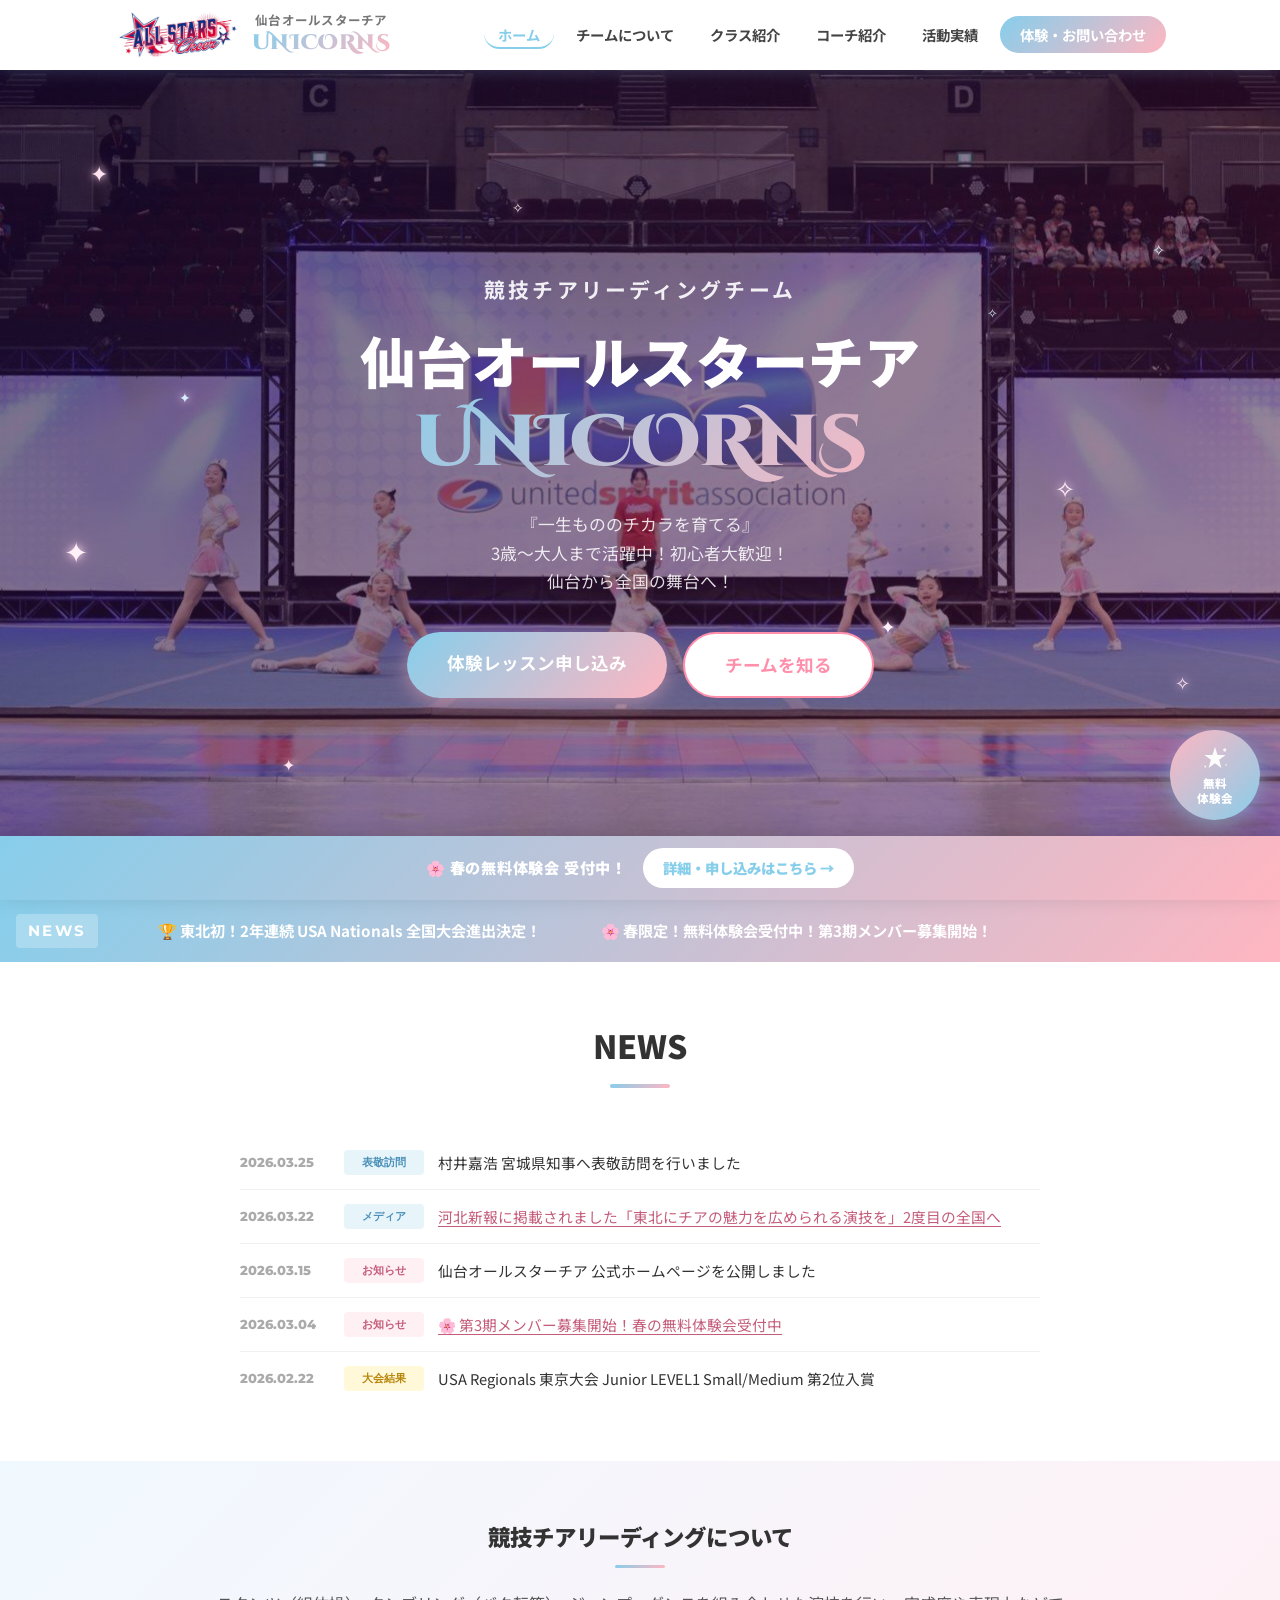
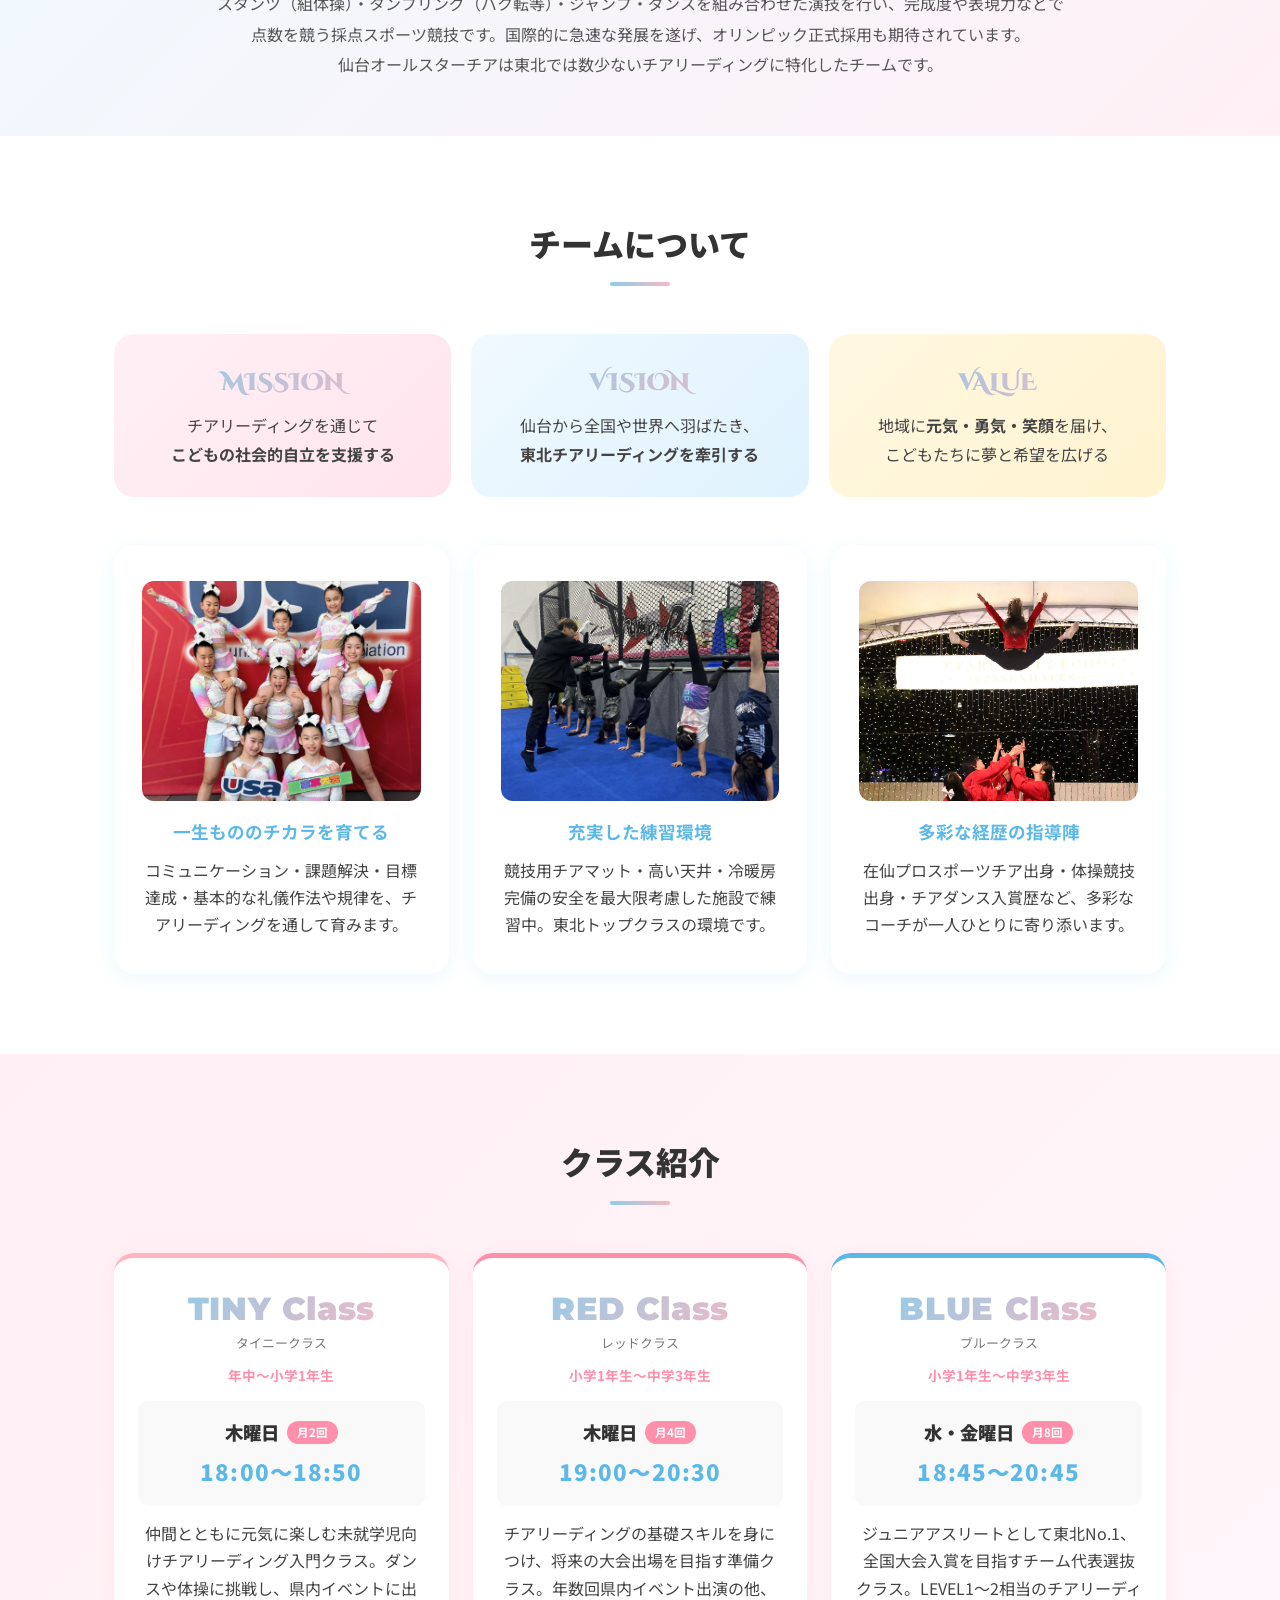
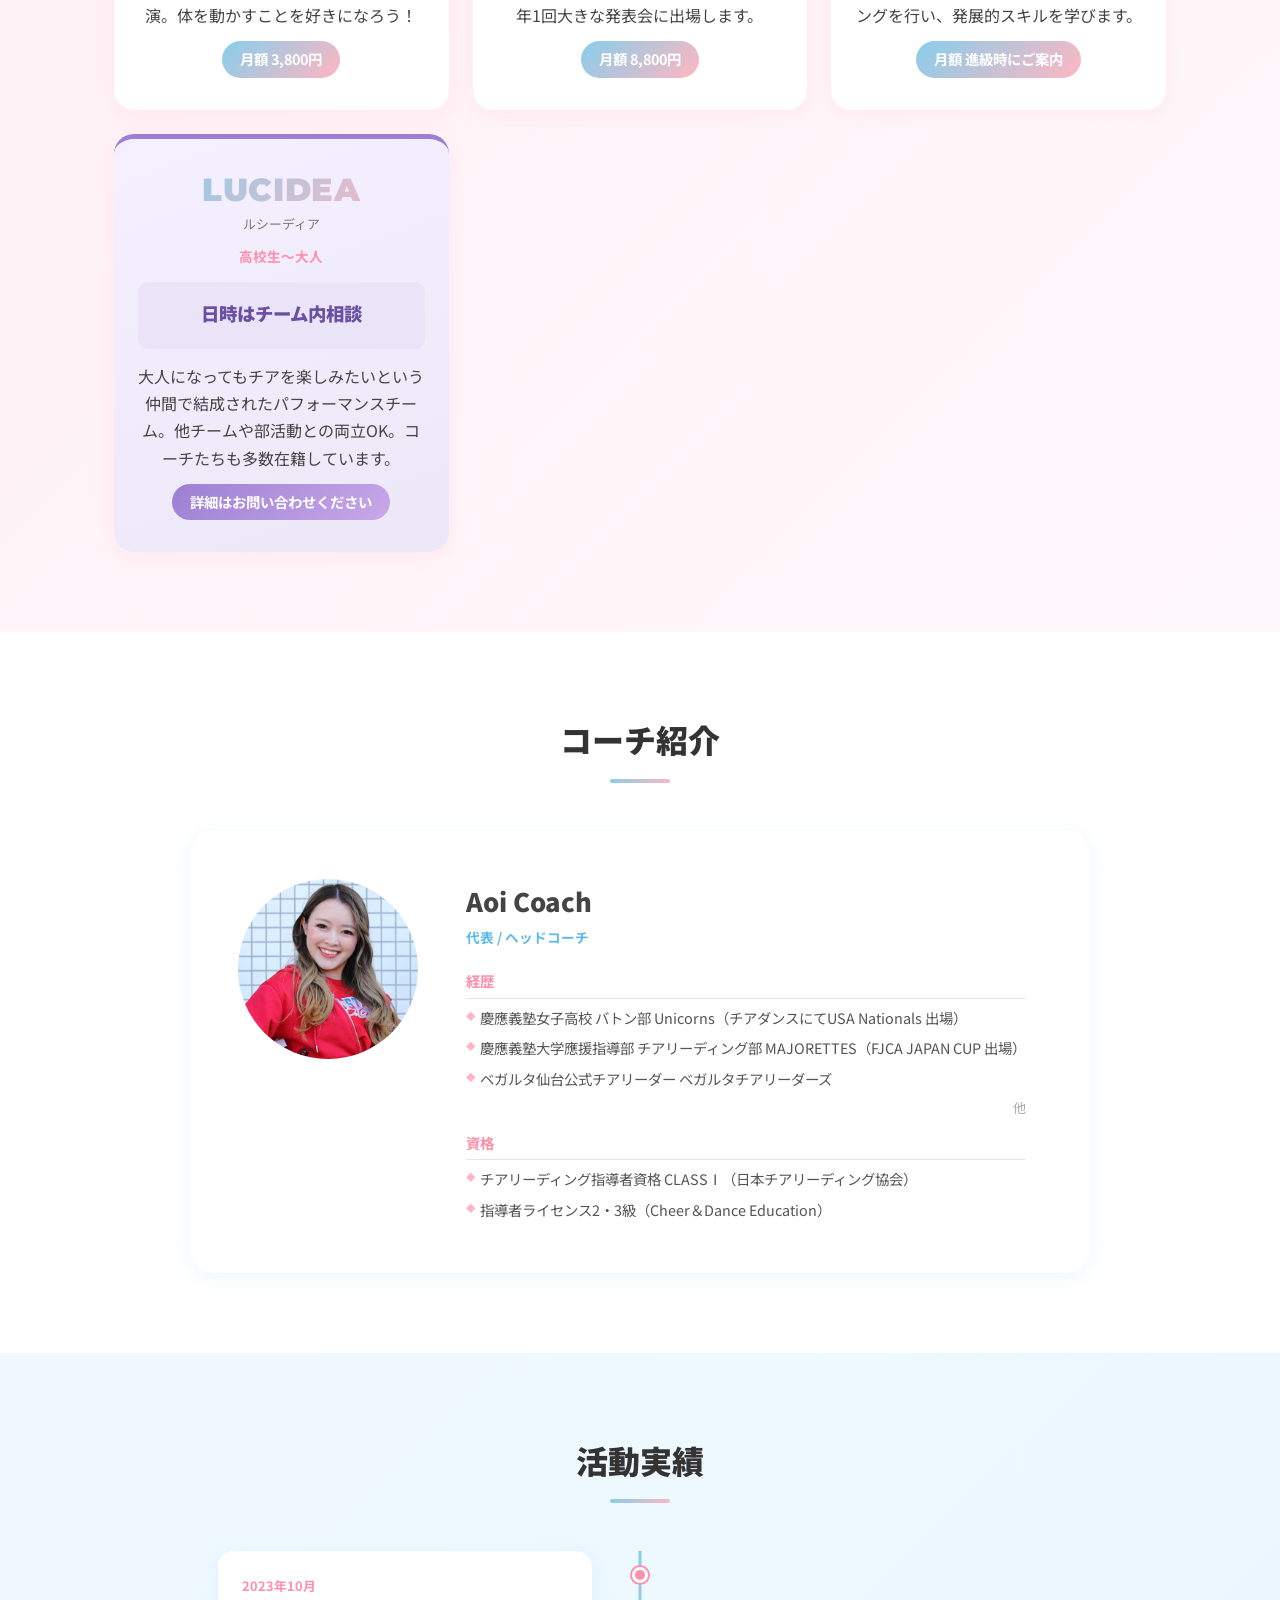
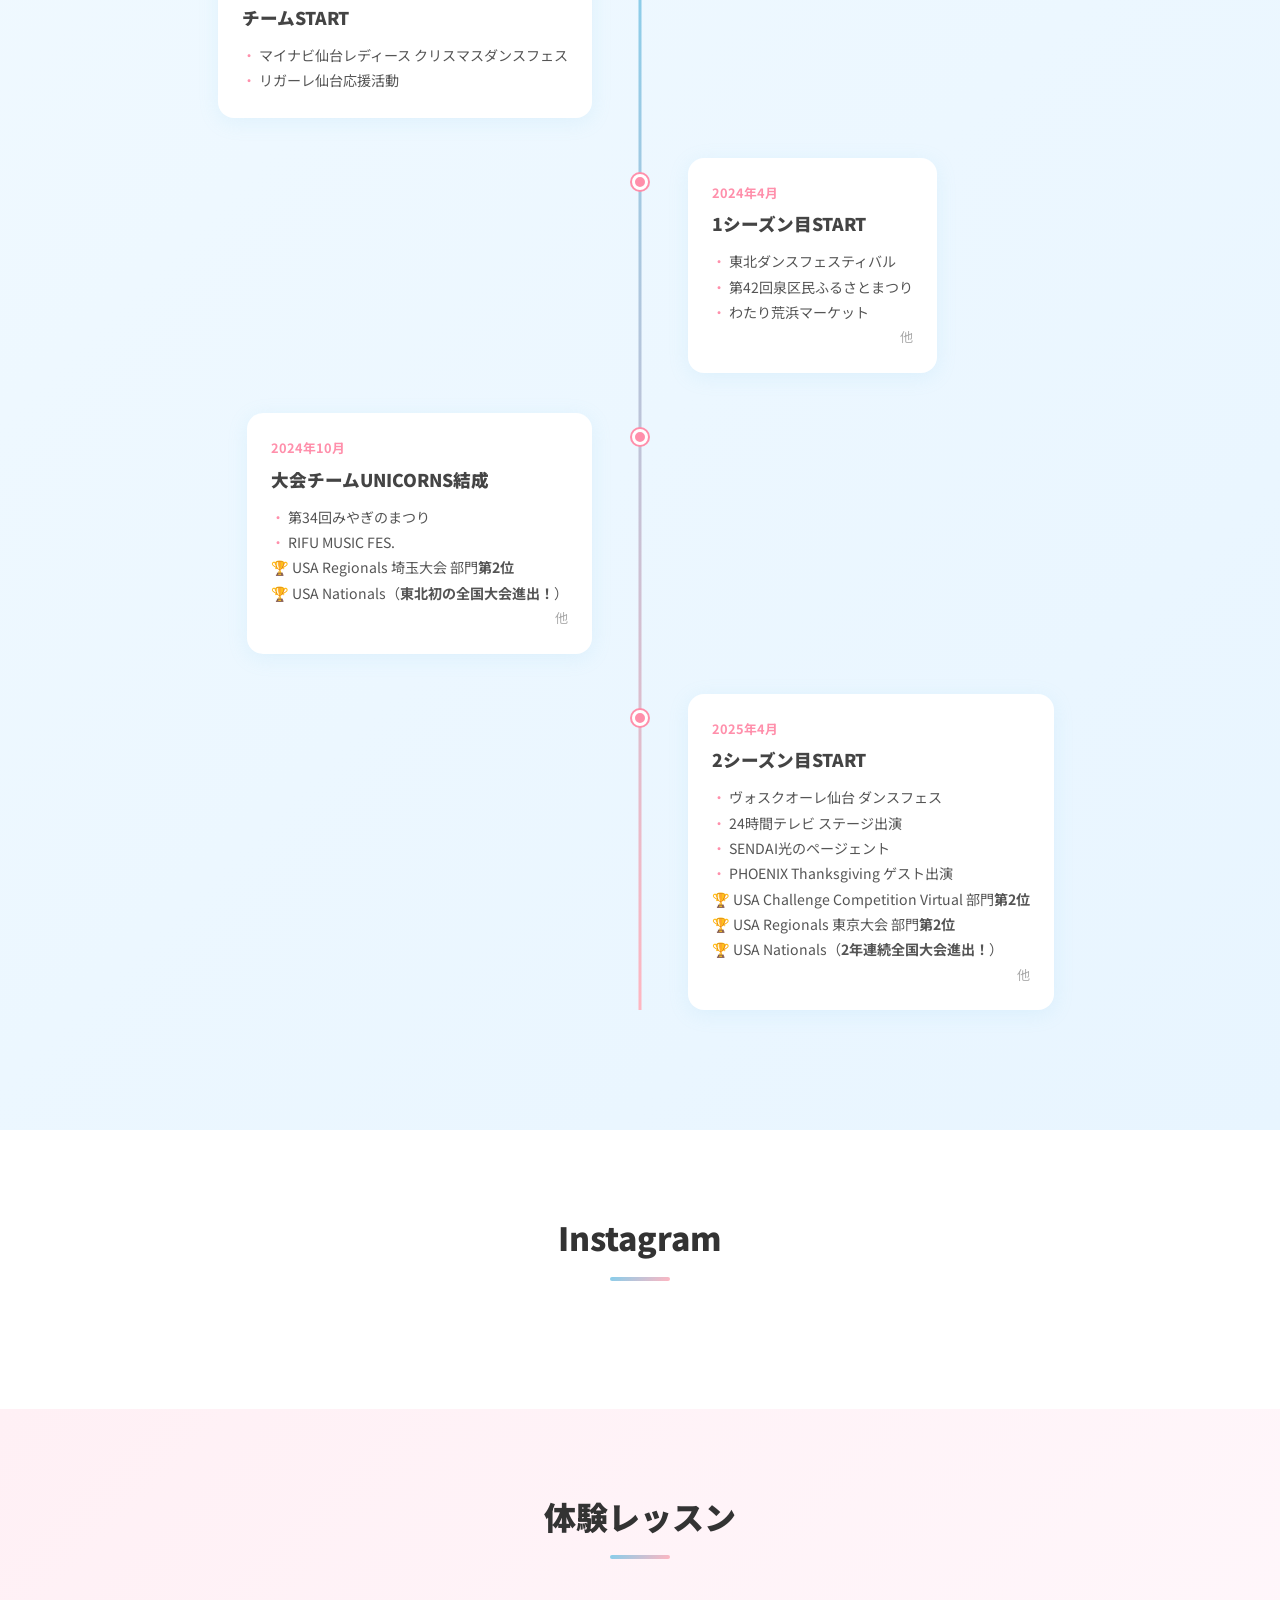
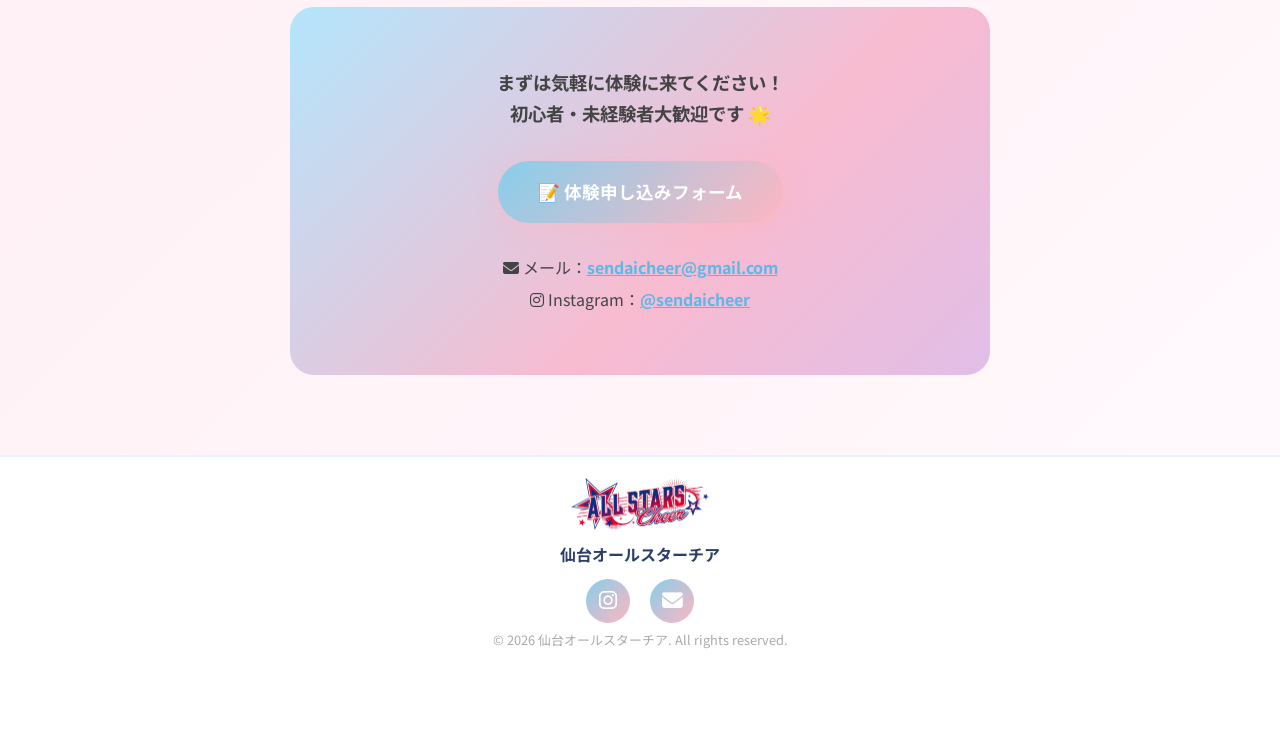
==== commit 081710f9: "Add files via upload" ====
--- a/index.html
+++ b/index.html
@@ -10,7 +10,7 @@
   <meta property="og:description" content="仙台発！USA Nationals全国大会2年連続出場の競技チアリーディングチーム。3歳〜大人まで体験レッスン受付中。" />
   <meta property="og:type" content="website" />
   <meta property="og:url" content="https://sendaicheer.netlify.app" />
-  <meta property="og:image" content="https://sendaicheer.netlify.app/images/hero1.JPG" />
+  <meta property="og:image" content="https://sendaicheer.netlify.app/images/hero1.jpg" />
   <meta property="og:image:width" content="1280" />
   <meta property="og:image:height" content="853" />
   <script type="application/ld+json">
@@ -20,7 +20,7 @@
     "name": "仙台オールスターチア UNICORNS",
     "url": "https://sendaicheer.netlify.app",
     "logo": "https://sendaicheer.netlify.app/images/teamlogo.png",
-    "image": "https://sendaicheer.netlify.app/images/hero1.JPG",
+    "image": "https://sendaicheer.netlify.app/images/hero1.jpg",
     "description": "宮城県仙台市を拠点とする競技チアリーディングチーム。3歳〜大人まで初心者大歓迎。USA Nationals全国大会2年連続出場。",
     "sport": "チアリーディング",
     "address": {
